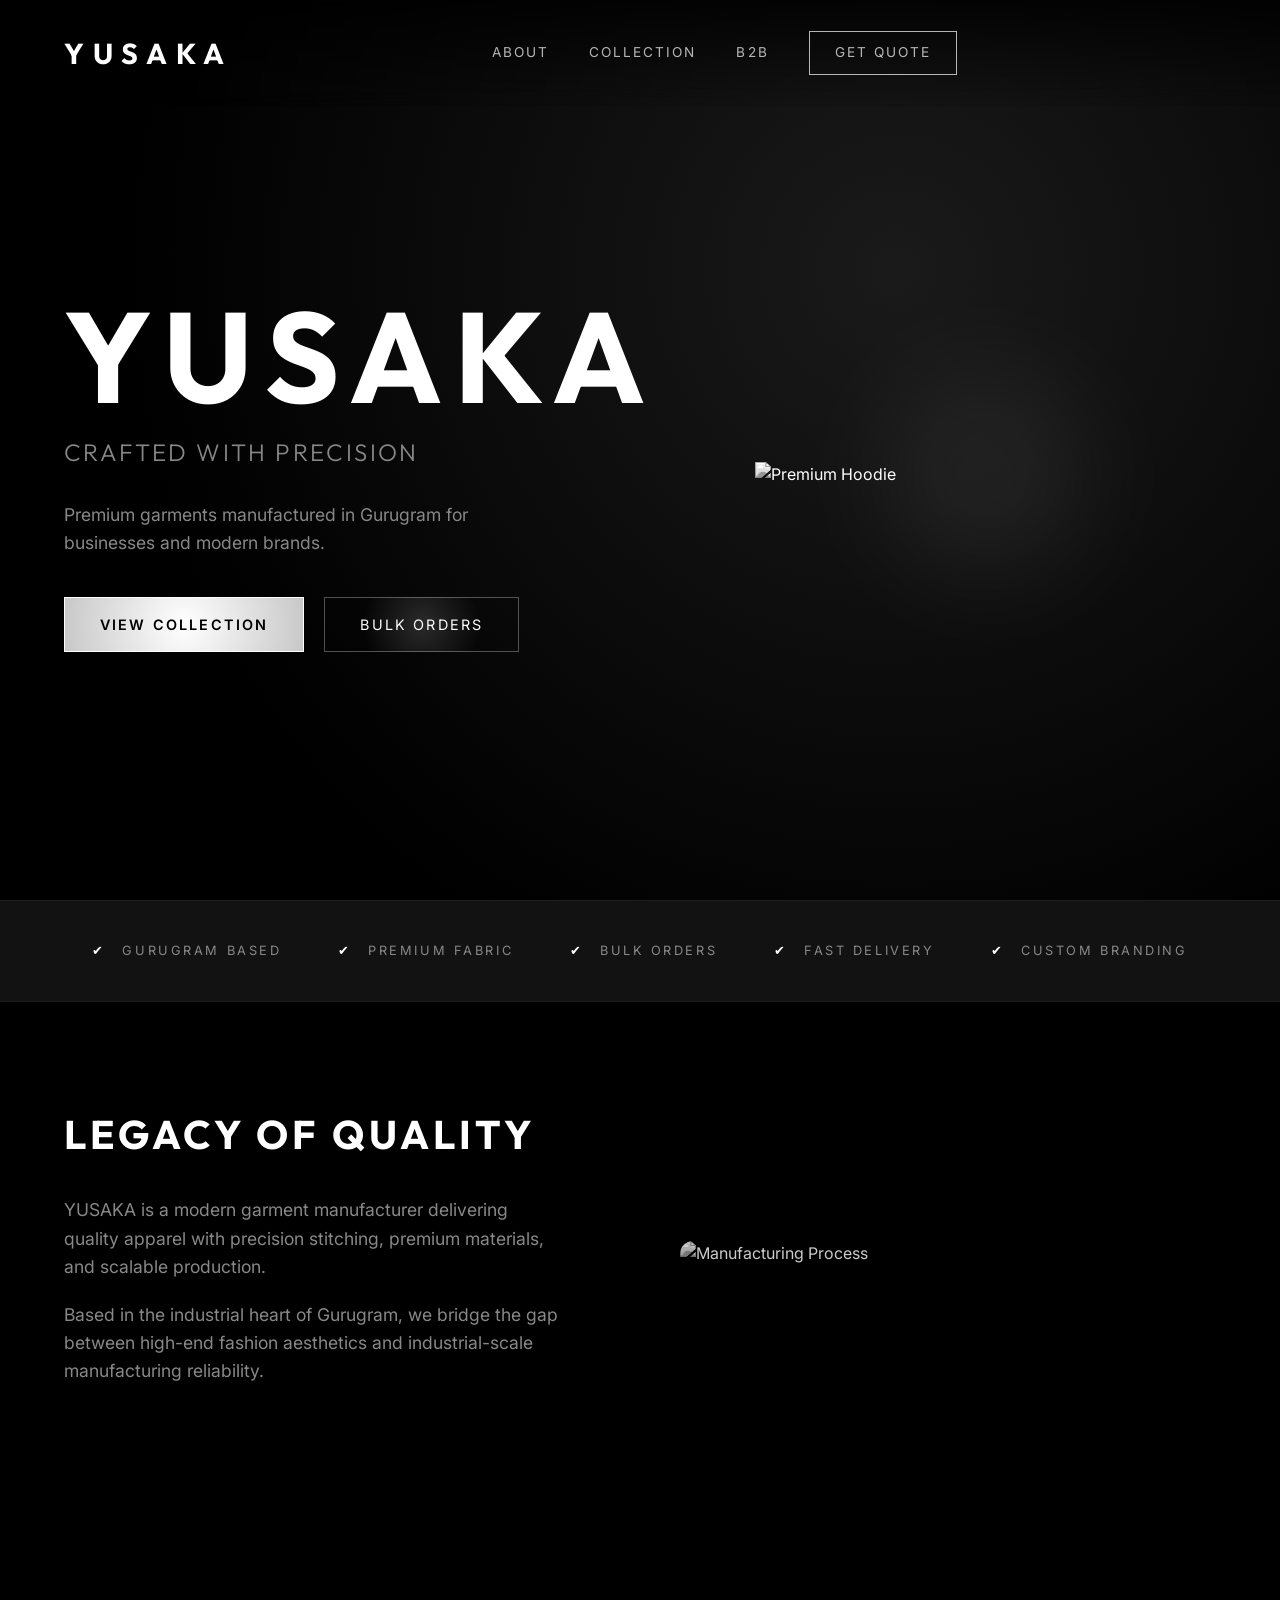
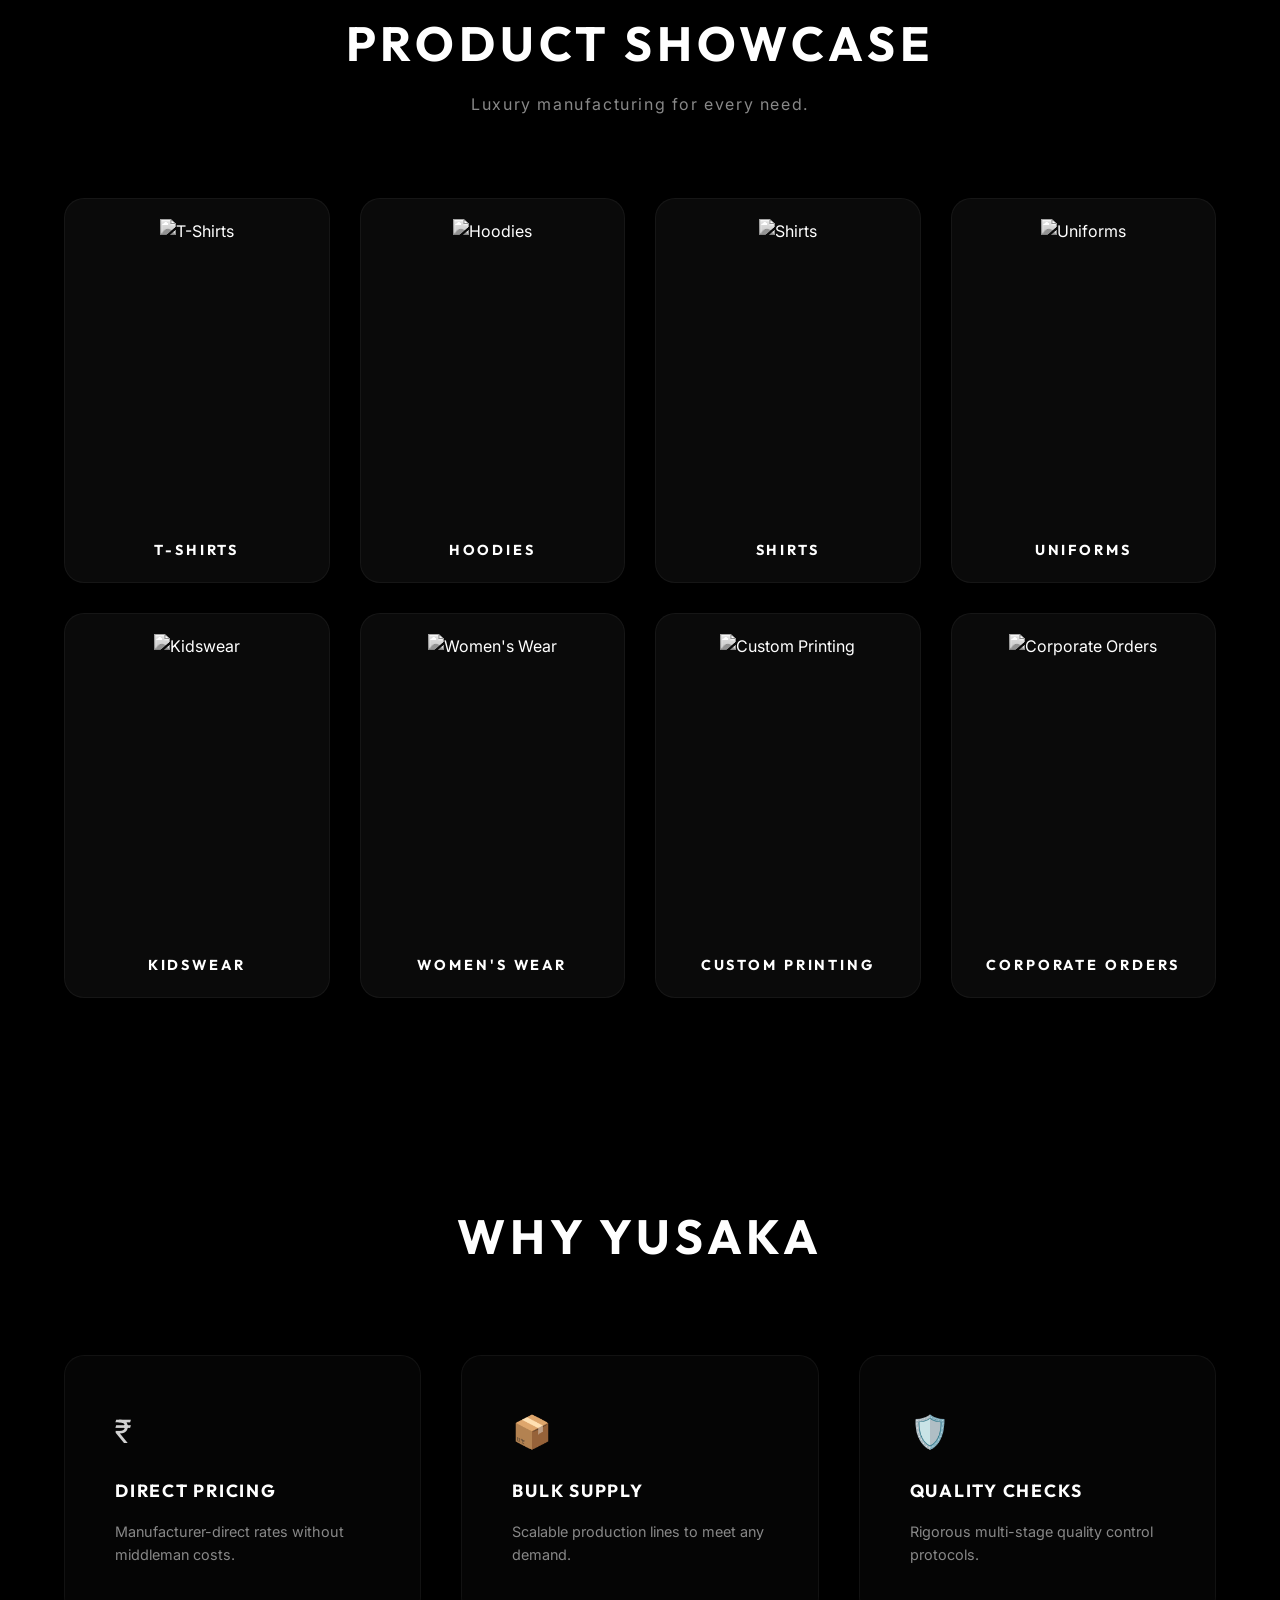
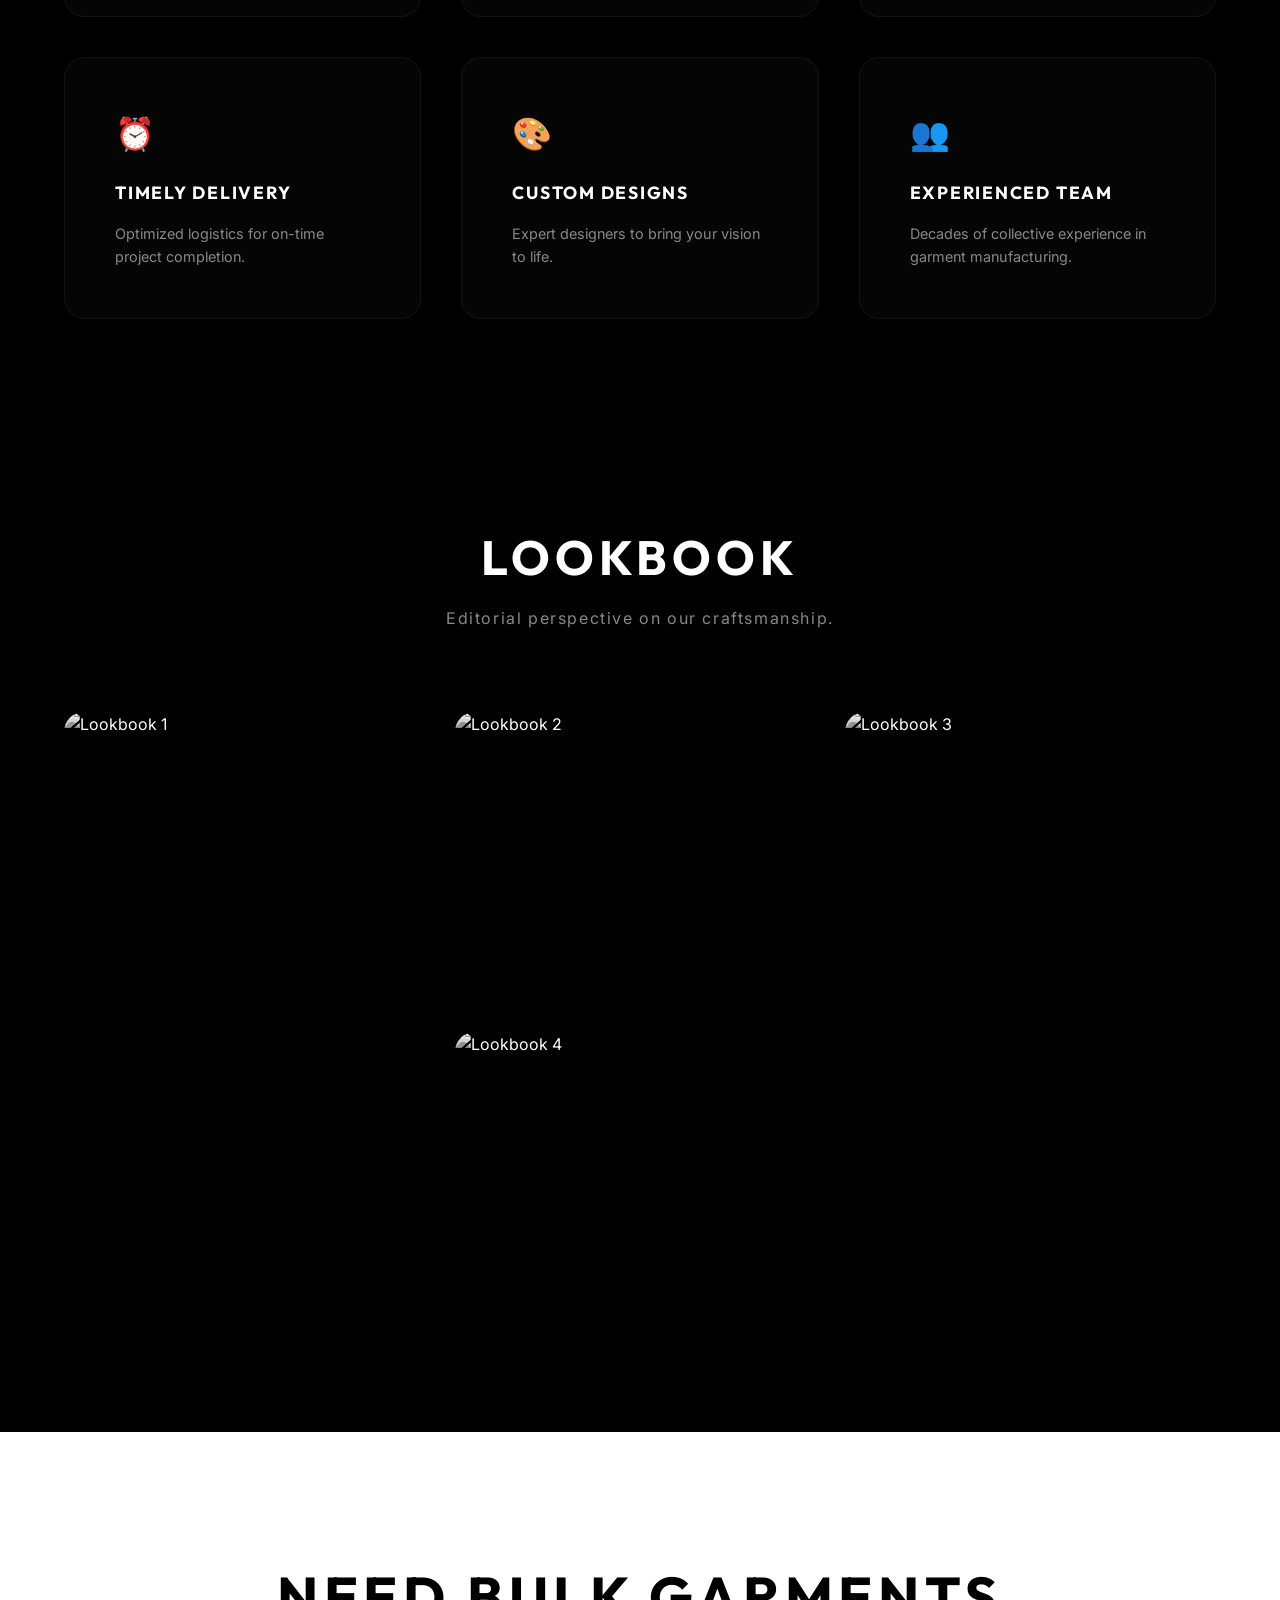
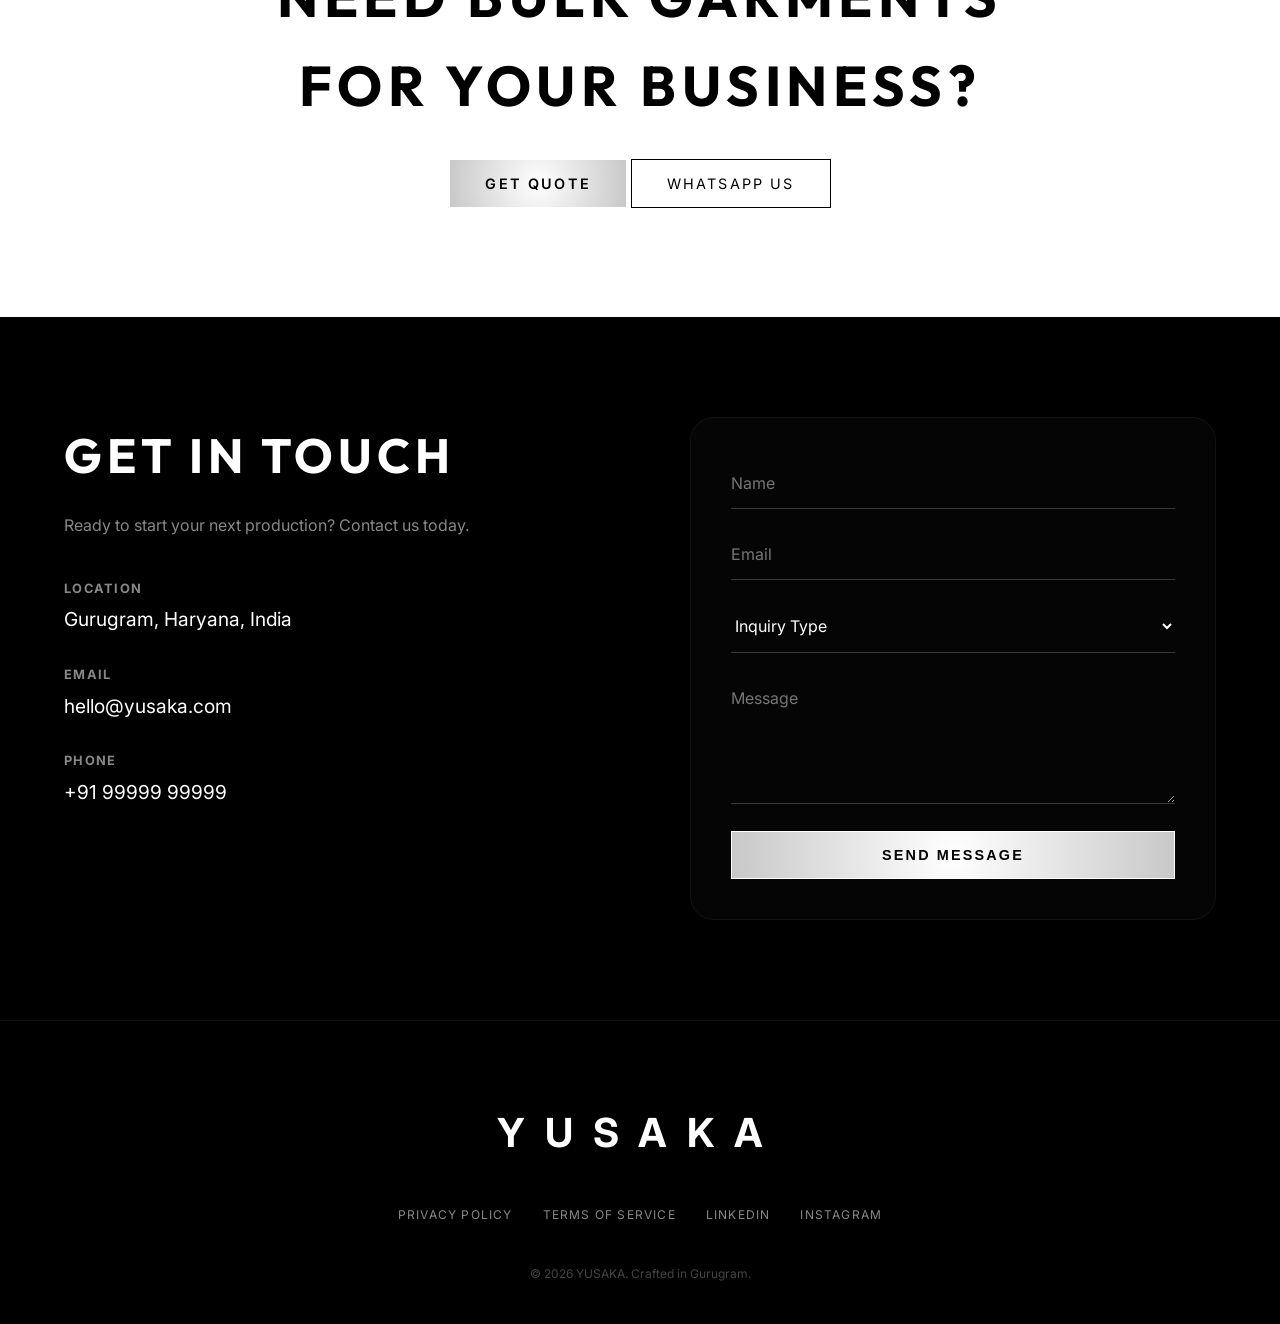
==== index.html @ 79e8383c "Add files via upload" ====
<!DOCTYPE html>
<html lang="en">

<head>
    <meta charset="UTF-8">
    <meta name="viewport" content="width=device-width, initial-scale=1.0">
    <title>YUSAKA | Premium Garment Manufacturing & Fashion</title>
    <meta name="description"
        content="YUSAKA - Premium garment manufacturer in Gurugram, India. Delivering quality apparel with precision stitching and scalable production for modern brands.">

    <!-- Fonts -->
    <link rel="preconnect" href="https://fonts.googleapis.com">
    <link rel="preconnect" href="https://fonts.gstatic.com" crossorigin>
    <link
        href="https://fonts.googleapis.com/css2?family=Inter:wght@300;400;500;600&family=Outfit:wght@300;400;500;600;700&display=swap"
        rel="stylesheet">

    <!-- Styles -->
    <link rel="stylesheet" href="style.css">
    <link rel="icon" type="png" href="Logo/yusaka_logo.png">
</head>

<body>
    <div id="scrollProgress"></div>
    <canvas id="particleCanvas"></canvas>
    <canvas id="cursorCanvas"></canvas>
    <!-- Navigation -->
    <nav class="nav-container">
        <div class="logo">YUSAKA</div>
        <div class="nav-links">
            <a href="#about">About</a>
            <a href="#products">Collection</a>
            <a href="#services">B2B</a>
            <a href="#contact" class="btn-outline">Get Quote</a>
        </div>
        <div class="mobile-menu-btn">
            <span></span>
            <span></span>
        </div>
    </nav>

    <main>
        <!-- Hero Section -->
        <section id="hero" class="hero-section">
            <div class="hero-content">
                <h1 class="reveal-text">YUSAKA</h1>
                <h2 class="reveal-text-sub">Crafted with Precision</h2>
                <p class="fade-in">Premium garments manufactured in Gurugram for businesses and modern brands.</p>
                <div class="hero-btns fade-in">
                    <a href="#products" class="btn-primary">View Collection</a>
                    <a href="#contact" class="btn-secondary">Bulk Orders</a>
                </div>
            </div>
            <div class="hero-visual">
                <div class="spotlight"></div>
                <!-- This will be a high-quality placeholder for the 3D hoodie -->
                <img src="https://images.unsplash.com/photo-1556821840-3a63f95609a7?q=80&w=1974&auto=format&fit=crop"
                    alt="Premium Hoodie" class="floating-model">
            </div>
        </section>

        <!-- Trust Bar -->
        <section class="trust-bar">
            <div class="trust-item"><span>✔</span> Gurugram Based</div>
            <div class="trust-item"><span>✔</span> Premium Fabric</div>
            <div class="trust-item"><span>✔</span> Bulk Orders</div>
            <div class="trust-item"><span>✔</span> Fast Delivery</div>
            <div class="trust-item"><span>✔</span> Custom Branding</div>
        </section>

        <!-- About Section -->
        <section id="about" class="about-section">
            <div class="about-grid">
                <div class="about-text scroll-reveal">
                    <h3>Legacy of Quality</h3>
                    <p>YUSAKA is a modern garment manufacturer delivering quality apparel with precision stitching,
                        premium materials, and scalable production.</p>
                    <p>Based in the industrial heart of Gurugram, we bridge the gap between high-end fashion aesthetics
                        and industrial-scale manufacturing reliability.</p>
                </div>
                <div class="about-visual scroll-reveal">
                    <img src="https://images.unsplash.com/photo-1558770147-d2a384e1ad85?q=80&w=2070&auto=format&fit=crop"
                        alt="Manufacturing Process">
                </div>
            </div>
        </section>

        <!-- Product Showcase -->
        <section id="products" class="product-section">
            <div class="section-header scroll-reveal">
                <h2>Product Showcase</h2>
                <p>Luxury manufacturing for every need.</p>
            </div>
            <div class="product-grid">
                <div class="product-card scroll-reveal">
                    <div class="product-img">
                        <img src="https://images.unsplash.com/photo-1521572163474-6864f9cf17ab?q=80&w=2080&auto=format&fit=crop"
                            alt="T-Shirts">
                    </div>
                    <h4>T-Shirts</h4>
                </div>
                <div class="product-card scroll-reveal" style="transition-delay: 0.1s;">
                    <div class="product-img">
                        <img src="https://images.unsplash.com/photo-1556821840-3a63f95609a7?q=80&w=1974&auto=format&fit=crop"
                            alt="Hoodies">
                    </div>
                    <h4>Hoodies</h4>
                </div>
                <div class="product-card scroll-reveal" style="transition-delay: 0.2s;">
                    <div class="product-img">
                        <img src="https://images.unsplash.com/photo-1598033129183-c4f50c7176c8?q=80&w=1925&auto=format&fit=crop"
                            alt="Shirts">
                    </div>
                    <h4>Shirts</h4>
                </div>
                <div class="product-card scroll-reveal" style="transition-delay: 0.3s;">
                    <div class="product-img">
                        <img src="https://images.unsplash.com/photo-1503944583220-79d8926ad5e2?q=80&w=2080&auto=format&fit=crop"
                            alt="Uniforms">
                    </div>
                    <h4>Uniforms</h4>
                </div>
                <div class="product-card scroll-reveal">
                    <div class="product-img">
                        <img src="https://images.unsplash.com/photo-1621335829175-95f437384d7c?q=80&w=1974&auto=format&fit=crop"
                            alt="Kidswear">
                    </div>
                    <h4>Kidswear</h4>
                </div>
                <div class="product-card scroll-reveal" style="transition-delay: 0.1s;">
                    <div class="product-img">
                        <img src="https://images.unsplash.com/photo-1515347623372-9458d0d4e097?q=80&w=2071&auto=format&fit=crop"
                            alt="Women's Wear">
                    </div>
                    <h4>Women's Wear</h4>
                </div>
                <div class="product-card scroll-reveal" style="transition-delay: 0.2s;">
                    <div class="product-img">
                        <img src="https://images.unsplash.com/photo-1626497741458-433f58996e9c?q=80&w=1964&auto=format&fit=crop"
                            alt="Custom Printing">
                    </div>
                    <h4>Custom Printing</h4>
                </div>
                <div class="product-card scroll-reveal" style="transition-delay: 0.3s;">
                    <div class="product-img">
                        <img src="https://images.unsplash.com/photo-1507679799987-c73779587ccf?q=80&w=2071&auto=format&fit=crop"
                            alt="Corporate Orders">
                    </div>
                    <h4>Corporate Orders</h4>
                </div>
            </div>
        </section>

        <!-- Why Choose Us -->
        <section class="why-section">
            <div class="section-header scroll-reveal">
                <h2>Why Yusaka</h2>
            </div>
            <div class="why-grid">
                <div class="why-card scroll-reveal">
                    <div class="icon">₹</div>
                    <h5>Direct Pricing</h5>
                    <p>Manufacturer-direct rates without middleman costs.</p>
                </div>
                <div class="why-card scroll-reveal">
                    <div class="icon">📦</div>
                    <h5>Bulk Supply</h5>
                    <p>Scalable production lines to meet any demand.</p>
                </div>
                <div class="why-card scroll-reveal">
                    <div class="icon">🛡️</div>
                    <h5>Quality Checks</h5>
                    <p>Rigorous multi-stage quality control protocols.</p>
                </div>
                <div class="why-card scroll-reveal">
                    <div class="icon">⏰</div>
                    <h5>Timely Delivery</h5>
                    <p>Optimized logistics for on-time project completion.</p>
                </div>
                <div class="why-card scroll-reveal">
                    <div class="icon">🎨</div>
                    <h5>Custom Designs</h5>
                    <p>Expert designers to bring your vision to life.</p>
                </div>
                <div class="why-card scroll-reveal">
                    <div class="icon">👥</div>
                    <h5>Experienced Team</h5>
                    <p>Decades of collective experience in garment manufacturing.</p>
                </div>
            </div>
        </section>

        <!-- Lookbook Section -->
        <section class="lookbook-section">
            <div class="section-header scroll-reveal">
                <h2>Lookbook</h2>
                <p>Editorial perspective on our craftsmanship.</p>
            </div>
            <div class="lookbook-gallery">
                <div class="lookbook-item large scroll-reveal">
                    <img src="https://images.unsplash.com/photo-1490481651871-ab68de25d43d?q=80&w=2070&auto=format&fit=crop"
                        alt="Lookbook 1">
                </div>
                <div class="lookbook-item scroll-reveal">
                    <img src="https://images.unsplash.com/photo-1539106609512-725e3652e361?q=80&w=1974&auto=format&fit=crop"
                        alt="Lookbook 2">
                </div>
                <div class="lookbook-item scroll-reveal">
                    <img src="https://images.unsplash.com/photo-1509631179647-0177331693ae?q=80&w=1976&auto=format&fit=crop"
                        alt="Lookbook 3">
                </div>
                <div class="lookbook-item wide scroll-reveal">
                    <img src="https://images.unsplash.com/photo-1445205170230-053b830c6050?q=80&w=2071&auto=format&fit=crop"
                        alt="Lookbook 4">
                </div>
            </div>
        </section>

        <!-- Bulk Order CTA -->
        <section class="bulk-cta">
            <div class="cta-content scroll-reveal">
                <h2>Need Bulk Garments for Your Business?</h2>
                <div class="cta-btns">
                    <a href="#contact" class="btn-primary">Get Quote</a>
                    <a href="https://wa.me/yournumber" class="btn-outline-white">WhatsApp Us</a>
                </div>
            </div>
        </section>

        <!-- Contact Section -->
        <section id="contact" class="contact-section">
            <div class="contact-grid">
                <div class="contact-info scroll-reveal">
                    <h2>Get In Touch</h2>
                    <p>Ready to start your next production? Contact us today.</p>
                    <div class="info-item">
                        <strong>Location</strong>
                        <span>Gurugram, Haryana, India</span>
                    </div>
                    <div class="info-item">
                        <strong>Email</strong>
                        <span>hello@yusaka.com</span>
                    </div>
                    <div class="info-item">
                        <strong>Phone</strong>
                        <span>+91 99999 99999</span>
                    </div>
                </div>
                <div class="contact-form scroll-reveal">
                    <form id="inquiryForm">
                        <div class="form-group">
                            <input type="text" placeholder="Name" required>
                        </div>
                        <div class="form-group">
                            <input type="email" placeholder="Email" required>
                        </div>
                        <div class="form-group">
                            <select required>
                                <option value="" disabled selected>Inquiry Type</option>
                                <option value="bulk">Bulk Order</option>
                                <option value="custom">Custom Design</option>
                                <option value="partnership">B2B Partnership</option>
                            </select>
                        </div>
                        <div class="form-group">
                            <textarea placeholder="Message" rows="5" required></textarea>
                        </div>
                        <button type="submit" class="btn-primary">Send Message</button>
                    </form>
                </div>
            </div>
        </section>
    </main>

    <!-- Footer -->
    <footer>
        <div class="footer-content">
            <div class="footer-logo">YUSAKA</div>
            <div class="footer-links">
                <a href="#">Privacy Policy</a>
                <a href="#">Terms of Service</a>
                <a href="#">LinkedIn</a>
                <a href="#">Instagram</a>
            </div>
            <p>&copy; 2026 YUSAKA. Crafted in Gurugram.</p>
        </div>
    </footer>

    <script src="main.js"></script>
</body>

</html>
---- style.css ----
:root {
    --black: #000000;
    --dark-grey: #121212;
    --grey: #888888;
    --light-grey: #e5e5e5;
    --white: #ffffff;
    --accent: #d1d1d1;
    
    --font-heading: 'Outfit', sans-serif;
    --font-body: 'Inter', sans-serif;
    
    --transition-slow: 0.8s cubic-bezier(0.2, 0, 0.2, 1);
    --transition-med: 0.4s cubic-bezier(0.2, 0, 0.2, 1);
}

/* Custom Scrollbar */
::-webkit-scrollbar {
    width: 6px;
}

::-webkit-scrollbar-track {
    background: var(--black);
}

::-webkit-scrollbar-thumb {
    background: #333;
    border-radius: 10px;
    transition: background 0.3s ease;
}

::-webkit-scrollbar-thumb:hover {
    background: var(--white);
    box-shadow: 0 0 15px rgba(255, 255, 255, 0.5);
}

* {
    margin: 0;
    padding: 0;
    box-sizing: border-box;
}

html {
    scroll-behavior: smooth;
}

body {
    background-color: var(--black);
    color: var(--white);
    font-family: var(--font-body);
    line-height: 1.6;
    overflow-x: hidden;
    -webkit-font-smoothing: antialiased;
}

#scrollProgress {
    position: fixed;
    top: 0;
    left: 0;
    width: 0%;
    height: 3px;
    background: linear-gradient(to right, var(--grey), var(--white));
    z-index: 2000;
}

#particleCanvas {
    position: fixed;
    top: 0;
    left: 0;
    width: 100%;
    height: 100%;
    z-index: -1;
    pointer-events: none;
}

#cursorCanvas {
    position: fixed;
    top: 0;
    left: 0;
    width: 100%;
    height: 100%;
    z-index: 9999;
    pointer-events: none;
}

h1, h2, h3, h4, h5, h6 {
    font-family: var(--font-heading);
    text-transform: uppercase;
    letter-spacing: 0.1em;
}

/* Layout Utilities */
section {
    padding: 100px 5%;
    position: relative;
}

.nav-container {
    position: fixed;
    top: 0;
    left: 0;
    width: 100%;
    padding: 30px 5%;
    display: flex;
    justify-content: space-between;
    align-items: center;
    z-index: 1000;
    background: linear-gradient(to bottom, rgba(0,0,0,0.8), transparent);
    backdrop-filter: blur(10px);
}

.logo {
    font-family: var(--font-heading);
    font-size: 1.8rem;
    font-weight: 700;
    letter-spacing: 0.3em;
}

.nav-links {
    display: flex;
    gap: 40px;
    align-items: center;
}

.nav-links a {
    color: var(--white);
    text-decoration: none;
    font-size: 0.85rem;
    text-transform: uppercase;
    letter-spacing: 0.15em;
    transition: var(--transition-med);
    opacity: 0.7;
}

.nav-links a:hover {
    opacity: 1;
}

.btn-outline {
    border: 1px solid var(--white);
    padding: 10px 25px;
    border-radius: 0;
}

.btn-outline:hover {
    background: var(--white);
    color: var(--black) !important;
}

/* Hero Section */
.hero-section {
    height: 100vh;
    display: flex;
    align-items: center;
    justify-content: space-between;
    padding-top: 150px;
    background: radial-gradient(circle at 70% 30%, #1a1a1a 0%, #000000 70%);
}

.hero-content {
    max-width: 600px;
}

.hero-content h1 {
    font-size: clamp(4rem, 10vw, 8rem);
    line-height: 0.9;
    margin-bottom: 20px;
}

.hero-content h2 {
    font-size: 1.5rem;
    font-weight: 300;
    color: var(--grey);
    margin-bottom: 30px;
}

.hero-content p {
    font-size: 1.1rem;
    color: var(--grey);
    margin-bottom: 40px;
    max-width: 450px;
}

.hero-btns {
    display: flex;
    gap: 20px;
}

.btn-primary {
    background: radial-gradient(circle at var(--x, 50%) var(--y, 50%), rgba(255,255,255,1) 0%, rgba(200,200,200,1) 100%);
    color: var(--black);
    padding: 15px 35px;
    text-decoration: none;
    text-transform: uppercase;
    letter-spacing: 0.15em;
    font-size: 0.9rem;
    font-weight: 600;
    transition: background 0.1s ease, color 0.4s ease;
    border: 1px solid var(--white);
    position: relative;
    overflow: hidden;
}

.btn-primary:hover {
    color: var(--black);
}

.btn-secondary {
    background: radial-gradient(circle at var(--x, 50%) var(--y, 50%), rgba(255,255,255,0.15) 0%, transparent 60%);
    border: 1px solid rgba(255,255,255,0.3);
    color: var(--white);
    padding: 15px 35px;
    text-decoration: none;
    text-transform: uppercase;
    letter-spacing: 0.15em;
    font-size: 0.9rem;
    transition: border-color 0.4s ease;
}

.btn-secondary:hover {
    border-color: var(--white);
}

.hero-visual {
    position: relative;
    width: 40%;
    height: 100%;
    display: flex;
    align-items: center;
    justify-content: center;
    perspective: 1000px;
}

.spotlight {
    position: absolute;
    top: 50%;
    left: 50%;
    transform: translate(-50%, -50%);
    width: 300px;
    height: 300px;
    background: radial-gradient(circle, rgba(255,255,255,0.1) 0%, transparent 70%);
    filter: blur(50px);
}

.floating-model {
    width: 100%;
    max-width: 500px;
    filter: grayscale(100%) contrast(1.1);
    animation: float 6s ease-in-out infinite;
}

@keyframes float {
    0%, 100% { transform: translateY(0) rotate(0deg); }
    50% { transform: translateY(-20px) rotate(2deg); }
}

/* Trust Bar */
.trust-bar {
    background: var(--dark-grey);
    display: flex;
    justify-content: space-around;
    padding: 40px 5%;
    border-top: 1px solid rgba(255,255,255,0.05);
    border-bottom: 1px solid rgba(255,255,255,0.05);
}

.trust-item {
    font-size: 0.8rem;
    text-transform: uppercase;
    letter-spacing: 0.2em;
    color: var(--grey);
}

.trust-item span {
    color: var(--white);
    margin-right: 10px;
}

/* About Section */
.about-grid {
    display: grid;
    grid-template-columns: 1fr 1fr;
    gap: 80px;
    align-items: center;
}

.about-text h3 {
    font-size: 2.5rem;
    margin-bottom: 30px;
}

.about-text p {
    font-size: 1.1rem;
    color: var(--grey);
    margin-bottom: 20px;
    max-width: 500px;
}

.about-visual img {
    width: 100%;
    height: 600px;
    object-fit: cover;
    filter: grayscale(100%);
    opacity: 0.8;
    border-radius: 24px;
}

/* Product Showcase */
.section-header {
    text-align: center;
    margin-bottom: 80px;
}

.section-header h2 {
    font-size: 3rem;
    margin-bottom: 10px;
    animation: floatTitle 4s ease-in-out infinite;
    transform-style: preserve-3d;
}

@keyframes floatTitle {
    0%, 100% { transform: translateZ(20px) translateY(0); }
    50% { transform: translateZ(40px) translateY(-10px); }
}

.section-header p {
    color: var(--grey);
    letter-spacing: 0.1em;
}

.product-grid {
    display: grid;
    grid-template-columns: repeat(4, 1fr);
    gap: 30px;
    perspective: 1000px;
}

.product-card {
    background: rgba(18, 18, 18, 0.6);
    backdrop-filter: blur(15px);
    -webkit-backdrop-filter: blur(15px);
    padding: 20px;
    text-align: center;
    transition: transform 0.1s ease-out, background 0.4s ease;
    cursor: pointer;
    border-radius: 20px;
    border: 1px solid rgba(255, 255, 255, 0.05);
    transform-style: preserve-3d;
}

.product-card:hover {
    background: rgba(30, 30, 30, 0.8);
    border-color: rgba(255, 255, 255, 0.2);
}

.product-img {
    height: 300px;
    margin-bottom: 20px;
    overflow: hidden;
    border-radius: 12px;
}

.product-img img {
    width: 100%;
    height: 100%;
    object-fit: cover;
    filter: grayscale(100%);
    transition: var(--transition-slow);
}

.product-card:hover .product-img img {
    transform: scale(1.1);
}

.product-card h4 {
    font-size: 0.9rem;
    letter-spacing: 0.2em;
    transform: translateZ(30px);
}

/* Why Choose Us */
.why-grid {
    display: grid;
    grid-template-columns: repeat(3, 1fr);
    gap: 40px;
    perspective: 1000px;
}

.why-card {
    background: rgba(255, 255, 255, 0.02);
    backdrop-filter: blur(10px);
    -webkit-backdrop-filter: blur(10px);
    border: 1px solid rgba(255, 255, 255, 0.05);
    padding: 50px;
    transition: transform 0.1s ease-out, background 0.4s ease;
    border-radius: 20px;
    transform-style: preserve-3d;
}

.why-card:hover {
    background: rgba(255, 255, 255, 0.05);
    border-color: rgba(255, 255, 255, 0.2);
}

.why-card .icon {
    font-size: 2rem;
    margin-bottom: 20px;
    color: var(--accent);
}

.why-card h5 {
    margin-bottom: 15px;
    font-size: 1.1rem;
    transform: translateZ(20px);
}

.why-card p {
    color: var(--grey);
    font-size: 0.9rem;
}

/* Lookbook */
.lookbook-gallery {
    display: grid;
    grid-template-columns: repeat(3, 1fr);
    grid-auto-rows: 300px;
    gap: 20px;
}

.lookbook-item {
    overflow: hidden;
    border-radius: 20px;
}

.lookbook-item img {
    width: 100%;
    height: 100%;
    object-fit: cover;
    filter: grayscale(100%);
    transition: var(--transition-slow);
}

.lookbook-item:hover img {
    transform: scale(1.05);
    filter: grayscale(0%);
}

.lookbook-item.large {
    grid-row: span 2;
}

.lookbook-item.wide {
    grid-column: span 2;
}

/* Bulk CTA */
.bulk-cta {
    background: var(--white);
    color: var(--black);
    text-align: center;
    padding: 120px 5%;
}

.bulk-cta h2 {
    font-size: 3.5rem;
    margin-bottom: 40px;
    max-width: 800px;
    margin-left: auto;
    margin-right: auto;
}

.btn-outline-white {
    border: 1px solid var(--black);
    color: var(--black);
    padding: 15px 35px;
    text-decoration: none;
    text-transform: uppercase;
    letter-spacing: 0.15em;
    font-size: 0.9rem;
    transition: var(--transition-med);
}

.btn-outline-white:hover {
    background: var(--black);
    color: var(--white);
}

/* Contact Section */
.contact-grid {
    display: grid;
    grid-template-columns: 1fr 1fr;
    gap: 100px;
}

.contact-info h2 {
    font-size: 3rem;
    margin-bottom: 20px;
}

.contact-info > p {
    color: var(--grey);
    margin-bottom: 40px;
}

.info-item {
    margin-bottom: 30px;
}

.info-item strong {
    display: block;
    text-transform: uppercase;
    letter-spacing: 0.1em;
    font-size: 0.8rem;
    color: var(--grey);
    margin-bottom: 5px;
}

.info-item span {
    font-size: 1.2rem;
}

.contact-form {
    background: rgba(255, 255, 255, 0.02);
    backdrop-filter: blur(15px);
    -webkit-backdrop-filter: blur(15px);
    padding: 40px;
    border-radius: 24px;
    border: 1px solid rgba(255, 255, 255, 0.05);
}

.contact-form form {
    display: flex;
    flex-direction: column;
    gap: 20px;
}

.form-group input, 
.form-group select, 
.form-group textarea {
    width: 100%;
    background: transparent;
    border: none;
    border-bottom: 1px solid rgba(255,255,255,0.2);
    padding: 15px 0;
    color: var(--white);
    font-family: var(--font-body);
    font-size: 1rem;
    outline: none;
    transition: var(--transition-med);
}

.form-group input:focus, 
.form-group select:focus, 
.form-group textarea:focus {
    border-color: var(--white);
}

.form-group select option {
    background: var(--black);
}

/* Footer */
footer {
    padding: 80px 5% 40px;
    border-top: 1px solid rgba(255,255,255,0.05);
}

.footer-content {
    display: flex;
    flex-direction: column;
    align-items: center;
    gap: 40px;
}

.footer-logo {
    font-size: 2.5rem;
    font-weight: 700;
    letter-spacing: 0.5em;
}

.footer-links {
    display: flex;
    gap: 30px;
}

.footer-links a {
    color: var(--grey);
    text-decoration: none;
    text-transform: uppercase;
    font-size: 0.75rem;
    letter-spacing: 0.1em;
    transition: var(--transition-med);
}

.footer-links a:hover {
    color: var(--white);
}

footer p {
    font-size: 0.75rem;
    color: #444;
}

/* Animations */
.scroll-reveal {
    opacity: 0;
    transform: translateY(30px);
    transition: opacity 1.2s ease, transform 1.2s ease;
}

.scroll-reveal.active {
    opacity: 1;
    transform: translateY(0);
}

.fade-in {
    opacity: 0;
    animation: fadeIn 1.5s forwards 0.5s;
}

@keyframes fadeIn {
    to { opacity: 1; }
}

.reveal-text {
    clip-path: polygon(0 0, 100% 0, 100% 0, 0 0);
    animation: revealText 1.2s forwards 0.2s cubic-bezier(0.77, 0, 0.175, 1);
}

.reveal-text-sub {
    clip-path: polygon(0 0, 100% 0, 100% 0, 0 0);
    animation: revealText 1.2s forwards 0.4s cubic-bezier(0.77, 0, 0.175, 1);
}

@keyframes revealText {
    to { clip-path: polygon(0 0, 100% 0, 100% 100%, 0 100%); }
}

/* Back to Top */
.back-to-top {
    position: fixed;
    bottom: 40px;
    right: 40px;
    width: 50px;
    height: 50px;
    background: var(--white);
    color: var(--black);
    display: flex;
    align-items: center;
    justify-content: center;
    text-decoration: none;
    font-size: 1.5rem;
    z-index: 999;
    opacity: 0;
    visibility: hidden;
    transition: var(--transition-med);
}

.back-to-top.show {
    opacity: 1;
    visibility: visible;
}

/* Mobile Responsive */
@media (max-width: 1024px) {
    .product-grid {
        grid-template-columns: repeat(2, 1fr);
    }
    .why-grid {
        grid-template-columns: repeat(2, 1fr);
    }
}

@media (max-width: 768px) {
    .nav-links {
        display: none;
    }
    
    .hero-section {
        flex-direction: column;
        text-align: center;
        padding-top: 120px;
    }
    
    .hero-visual {
        width: 100%;
        height: 300px;
        margin-top: 50px;
    }
    
    .about-grid, .contact-grid {
        grid-template-columns: 1fr;
        gap: 50px;
    }
    
    .trust-bar {
        flex-wrap: wrap;
        gap: 20px;
    }
    
    .bulk-cta h2 {
        font-size: 2.2rem;
    }
    
    .lookbook-gallery {
        grid-template-columns: 1fr;
        grid-auto-rows: auto;
    }
    
    .lookbook-item.large, .lookbook-item.wide {
        grid-row: auto;
        grid-column: auto;
    }
}
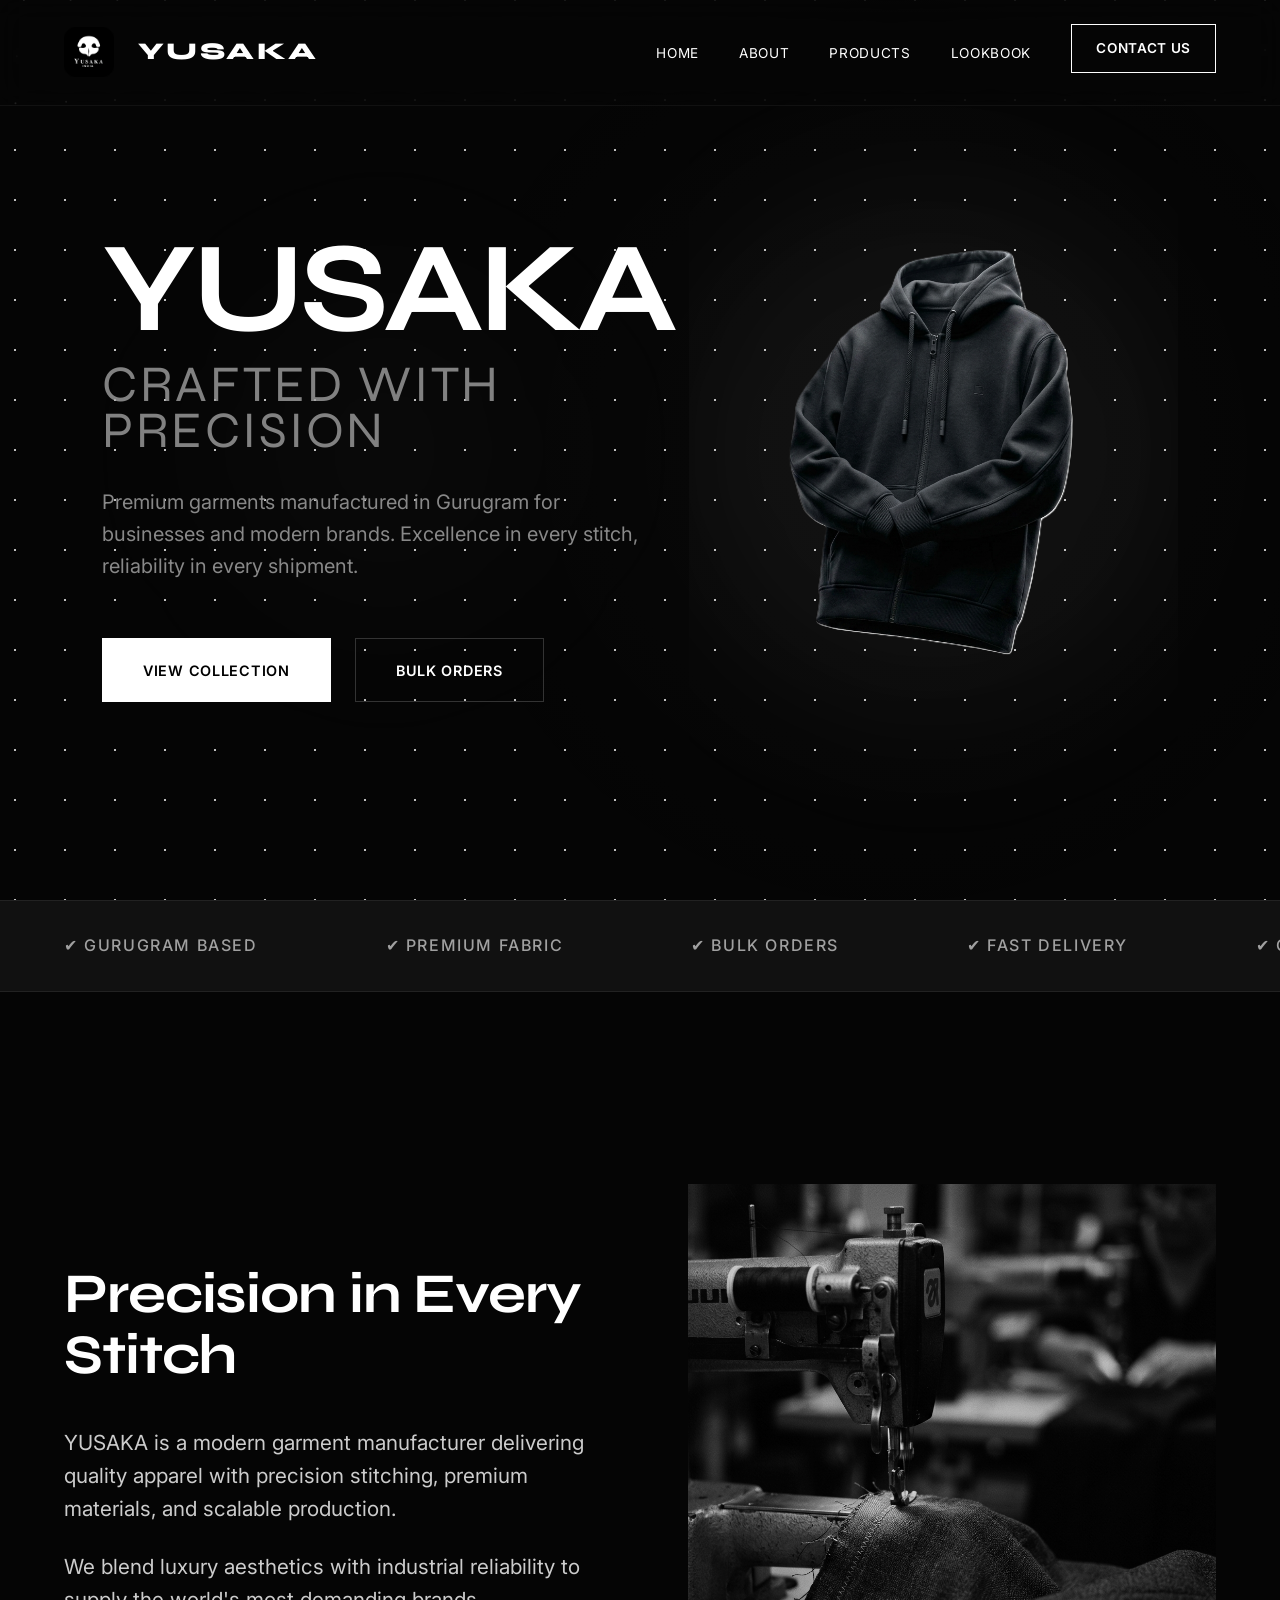
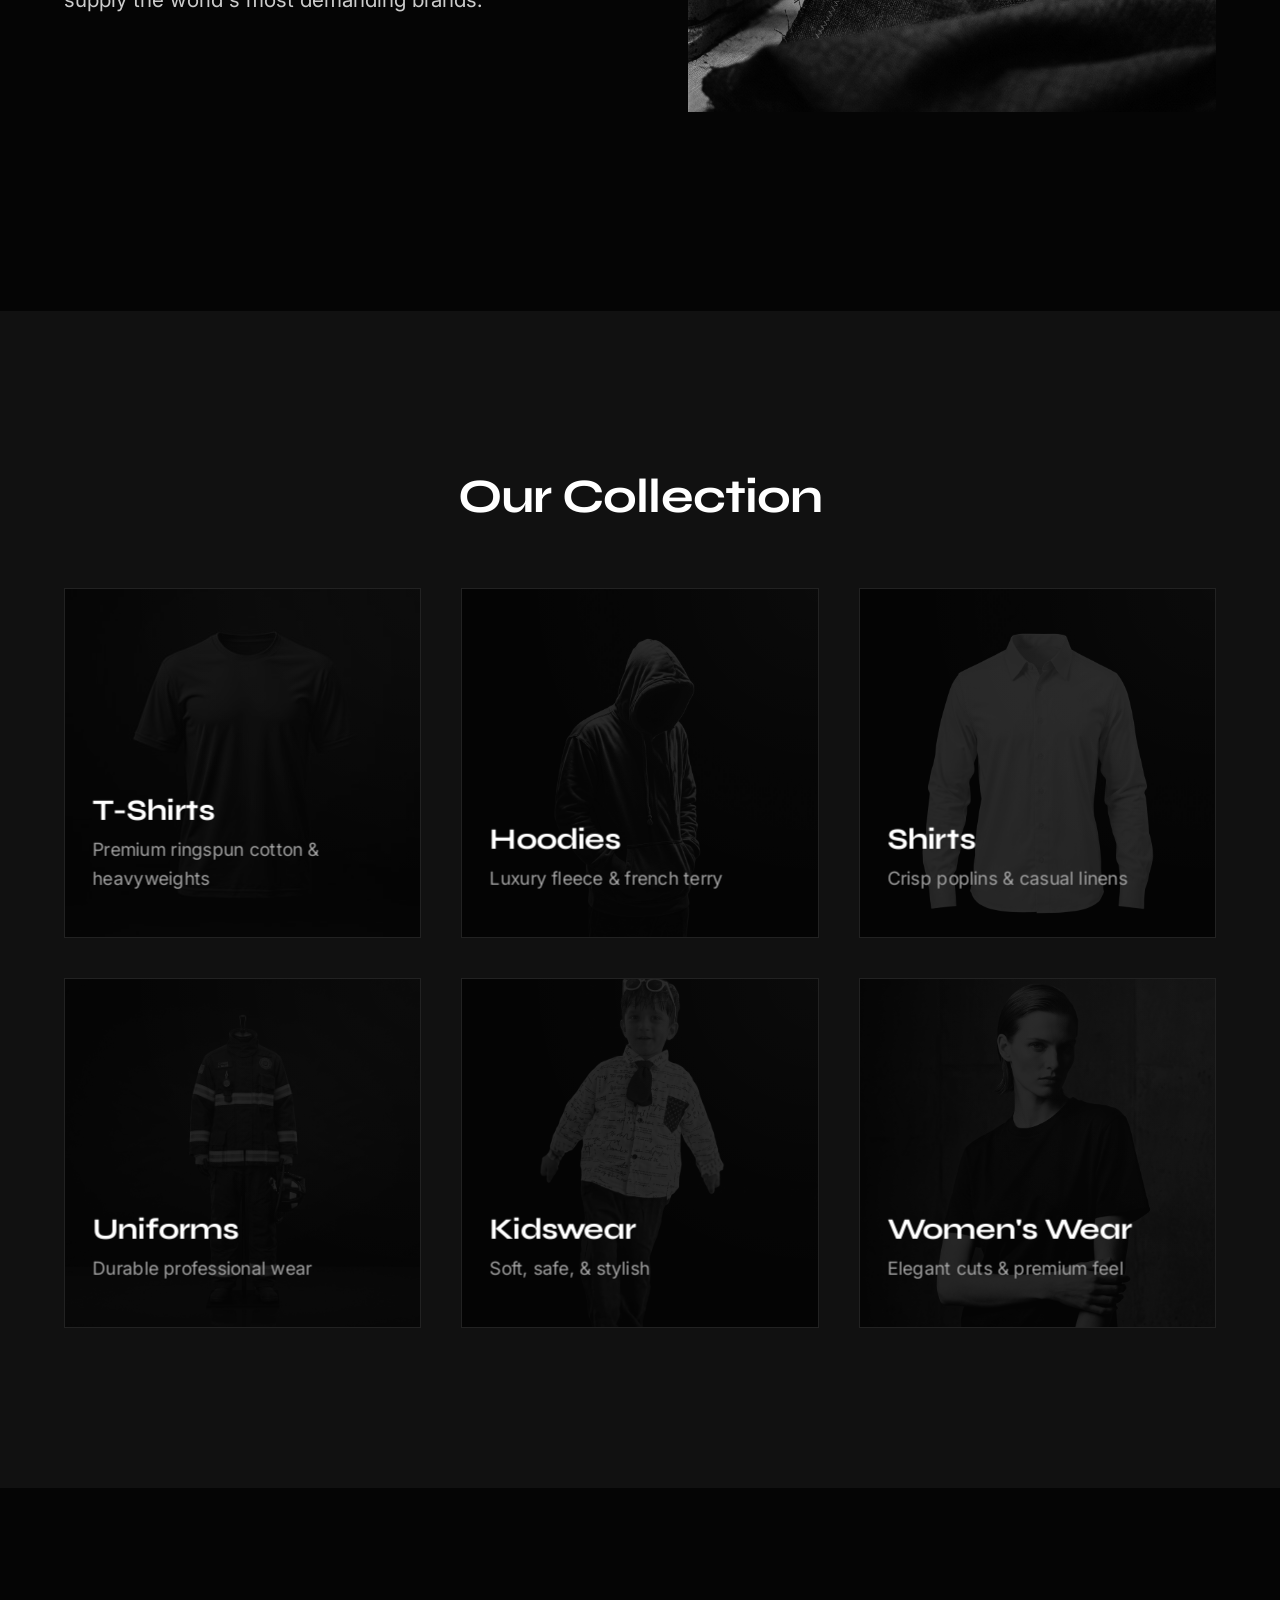
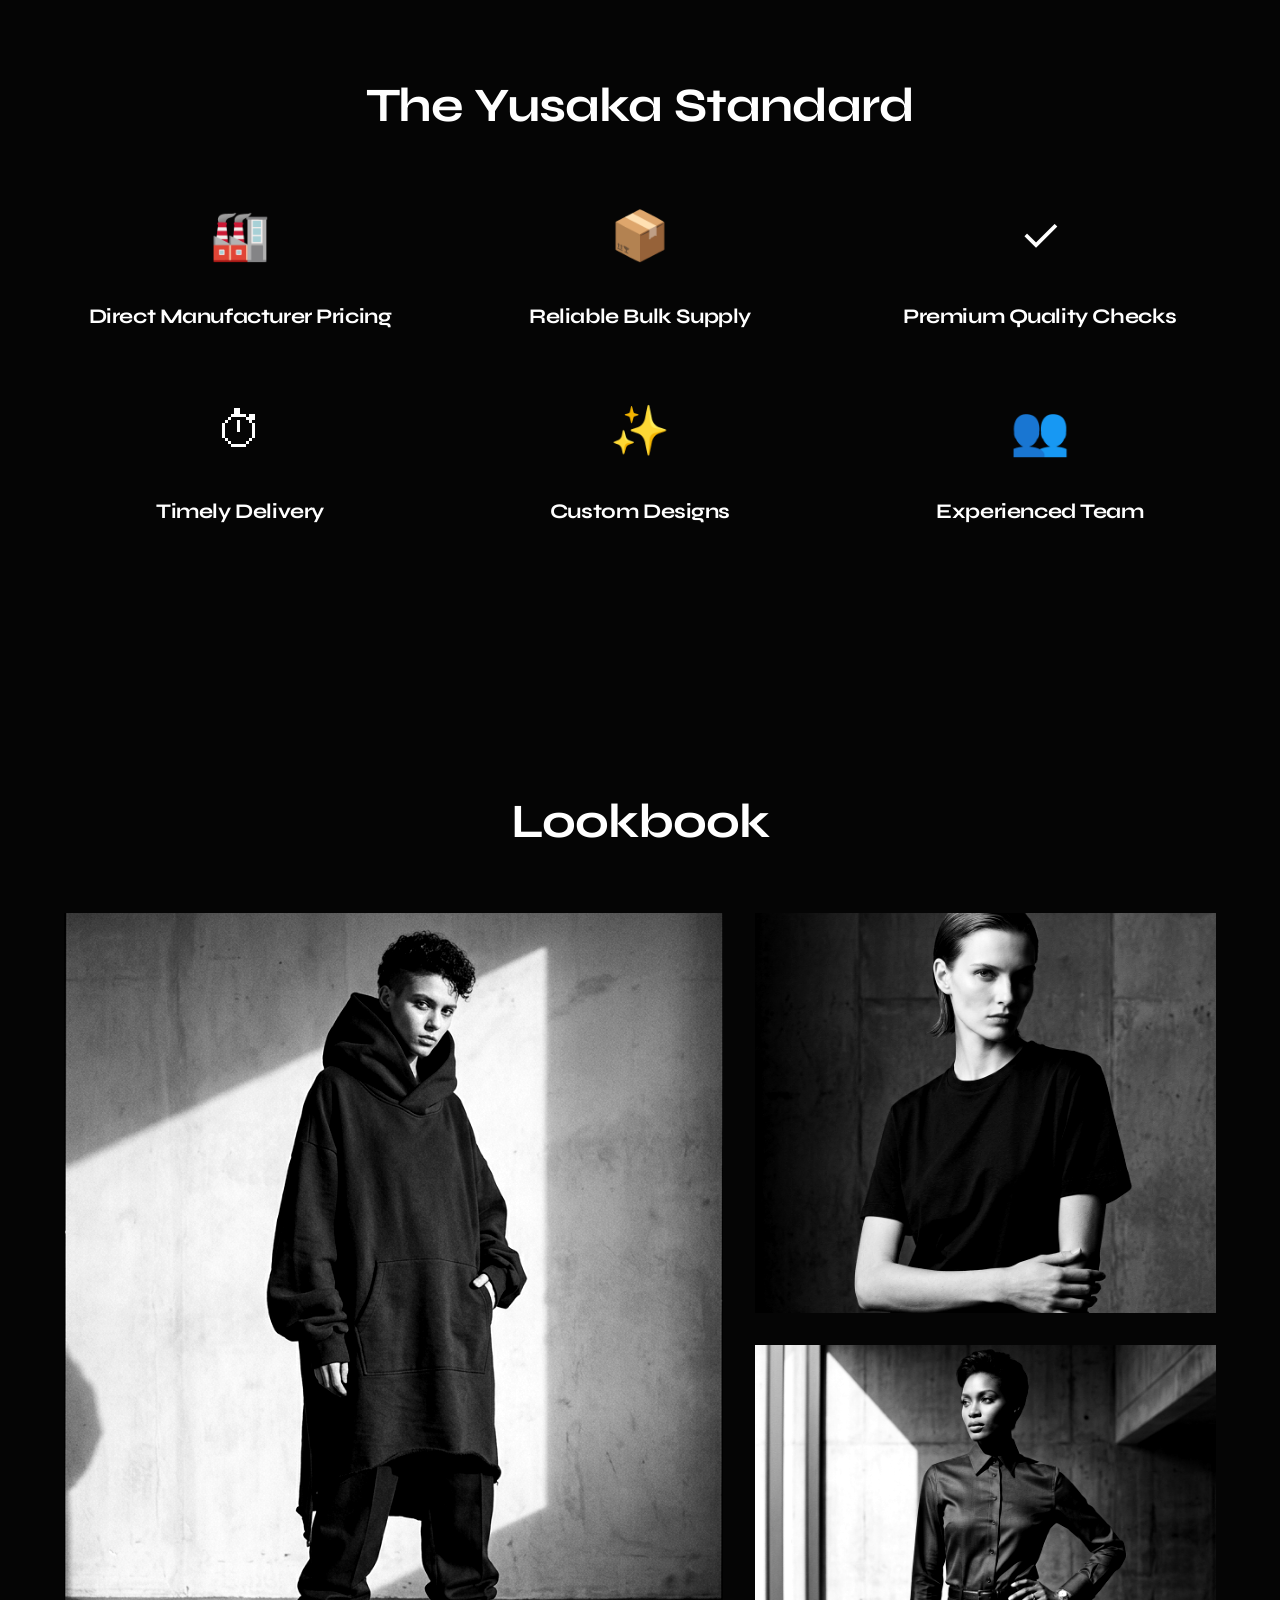
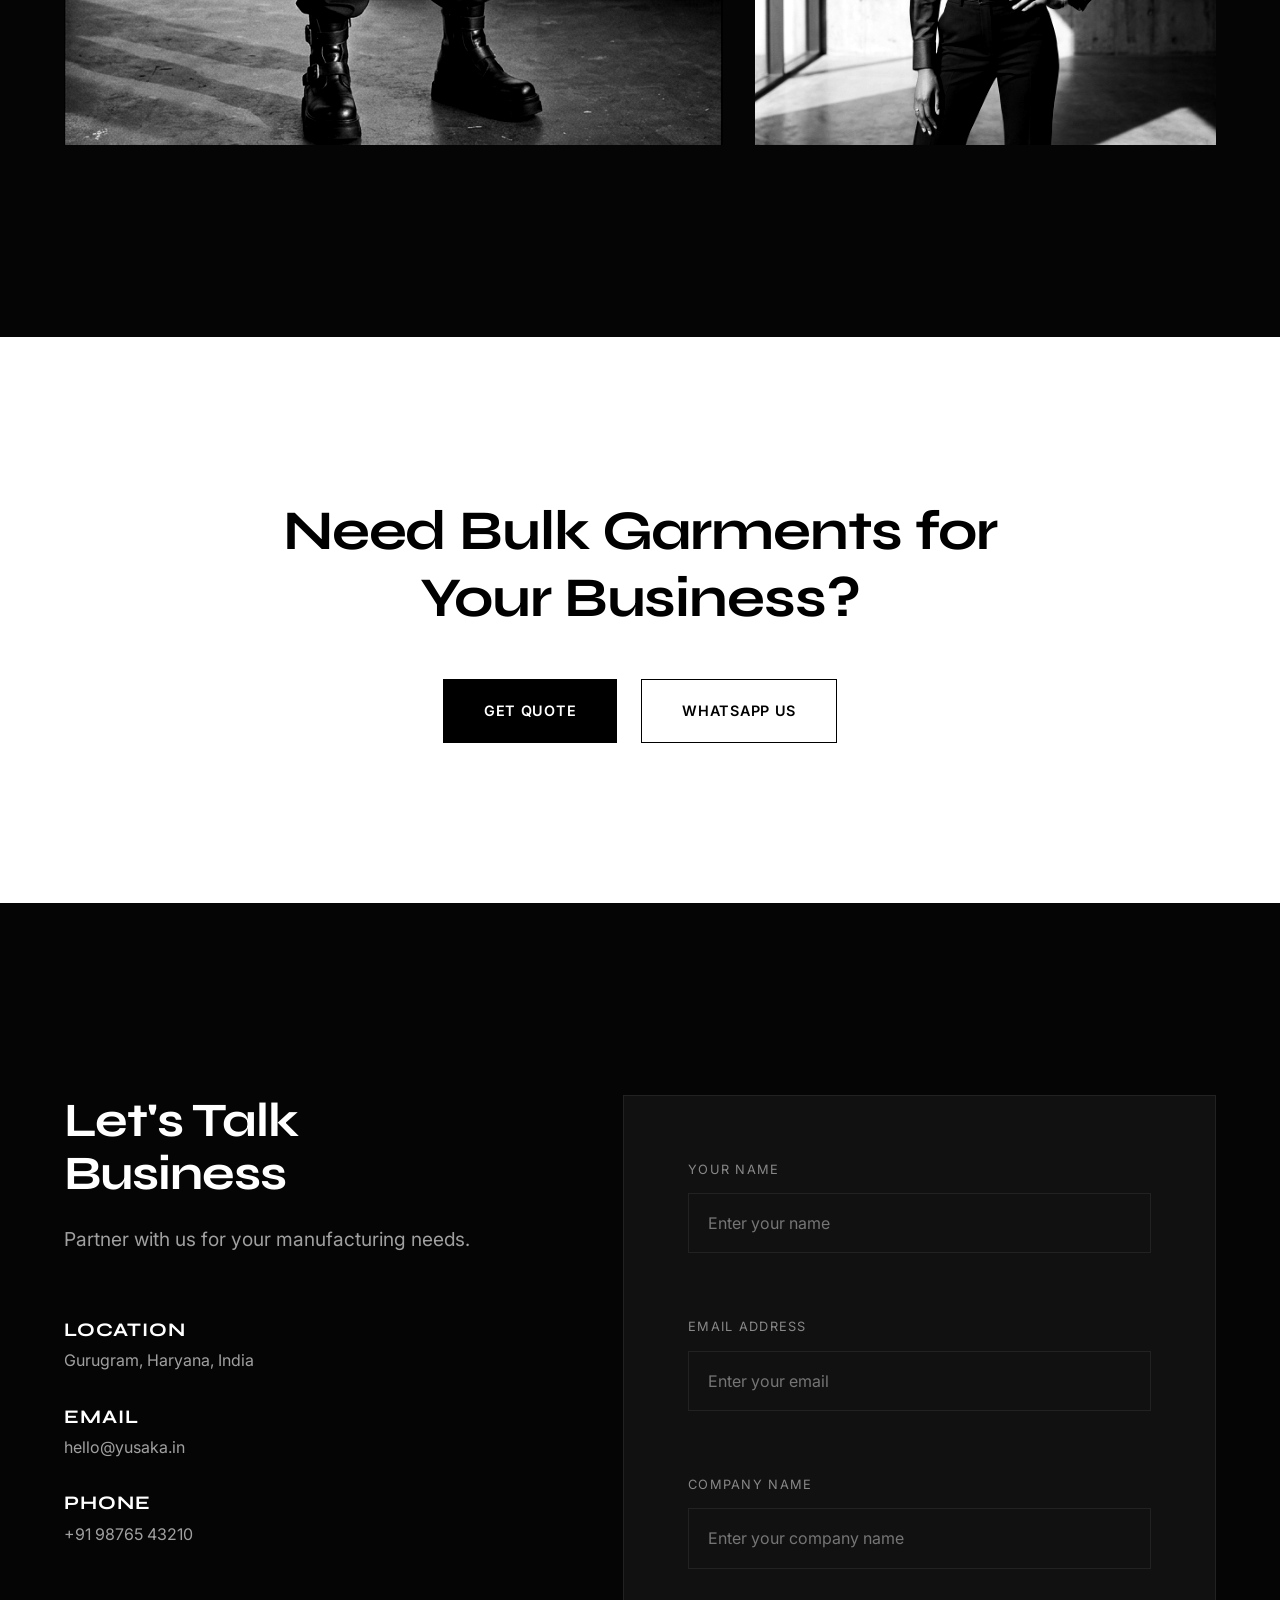
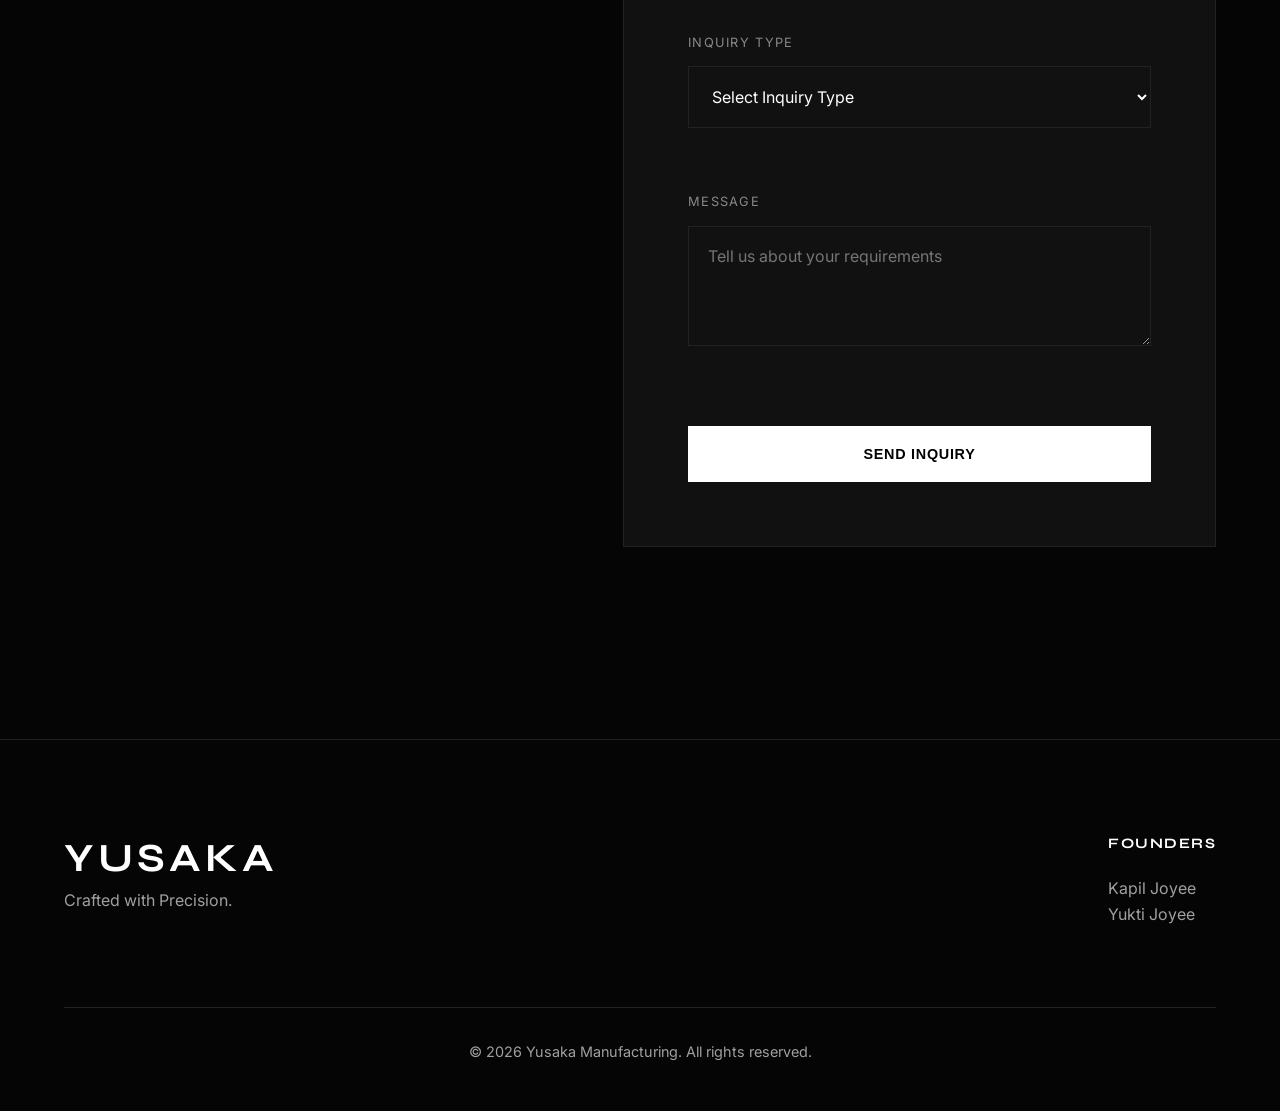
==== commit 673759bd: "Add files via upload" ====
--- a/index.html
+++ b/index.html
@@ -4,288 +4,274 @@
 <head>
     <meta charset="UTF-8">
     <meta name="viewport" content="width=device-width, initial-scale=1.0">
-    <title>YUSAKA | Premium Garment Manufacturing & Fashion</title>
+    <title>YUSAKA | Premium Garment Manufacturer</title>
     <meta name="description"
-        content="YUSAKA - Premium garment manufacturer in Gurugram, India. Delivering quality apparel with precision stitching and scalable production for modern brands.">
-
-    <!-- Fonts -->
+        content="YUSAKA - Premium garments manufactured in Gurugram for businesses and modern brands. High-end fashion manufacturing, custom branding, and bulk orders.">
     <link rel="preconnect" href="https://fonts.googleapis.com">
     <link rel="preconnect" href="https://fonts.gstatic.com" crossorigin>
     <link
-        href="https://fonts.googleapis.com/css2?family=Inter:wght@300;400;500;600&family=Outfit:wght@300;400;500;600;700&display=swap"
+        href="https://fonts.googleapis.com/css2?family=Inter:wght@300;400;500;600&family=Syne:wght@600;700;800&display=swap"
         rel="stylesheet">
-
-    <!-- Styles -->
     <link rel="stylesheet" href="style.css">
-    <link rel="icon" type="png" href="Logo/yusaka_logo.png">
+    <link rel="icon" type="image/png" href="Logo/yusaka_logo.png">
 </head>
 
 <body>
-    <div id="scrollProgress"></div>
-    <canvas id="particleCanvas"></canvas>
-    <canvas id="cursorCanvas"></canvas>
-    <!-- Navigation -->
-    <nav class="nav-container">
-        <div class="logo">YUSAKA</div>
-        <div class="nav-links">
-            <a href="#about">About</a>
-            <a href="#products">Collection</a>
-            <a href="#services">B2B</a>
-            <a href="#contact" class="btn-outline">Get Quote</a>
-        </div>
-        <div class="mobile-menu-btn">
+    <nav class="navbar">
+        <div class="navbar-left">
+            <div class="navbar-logo">
+                <a href="index.html">
+                    <img src="Logo/yusaka_logo.png" alt="Yusaka Logo" style="width:50px" height="50px" padding="0px">
+                </a>
+            </div>
+            <div class="logo">YUSAKA</div>
+        </div>
+        <ul class="nav-links">
+            <li><a href="index.html">Home</a></li>
+            <li><a href="about.html">About</a></li>
+            <li><a href="products.html">Products</a></li>
+            <li><a href="lookbook.html">Lookbook</a></li>
+            <li><a href="contact.html" class="btn-outline">Contact Us</a></li>
+        </ul>
+        <div class="hamburger">
             <span></span>
             <span></span>
+            <span></span>
         </div>
     </nav>
 
-    <main>
-        <!-- Hero Section -->
-        <section id="hero" class="hero-section">
-            <div class="hero-content">
-                <h1 class="reveal-text">YUSAKA</h1>
-                <h2 class="reveal-text-sub">Crafted with Precision</h2>
-                <p class="fade-in">Premium garments manufactured in Gurugram for businesses and modern brands.</p>
-                <div class="hero-btns fade-in">
-                    <a href="#products" class="btn-primary">View Collection</a>
-                    <a href="#contact" class="btn-secondary">Bulk Orders</a>
-                </div>
-            </div>
-            <div class="hero-visual">
-                <div class="spotlight"></div>
-                <!-- This will be a high-quality placeholder for the 3D hoodie -->
-                <img src="https://images.unsplash.com/photo-1556821840-3a63f95609a7?q=80&w=1974&auto=format&fit=crop"
-                    alt="Premium Hoodie" class="floating-model">
-            </div>
-        </section>
-
-        <!-- Trust Bar -->
-        <section class="trust-bar">
-            <div class="trust-item"><span>✔</span> Gurugram Based</div>
-            <div class="trust-item"><span>✔</span> Premium Fabric</div>
-            <div class="trust-item"><span>✔</span> Bulk Orders</div>
-            <div class="trust-item"><span>✔</span> Fast Delivery</div>
-            <div class="trust-item"><span>✔</span> Custom Branding</div>
-        </section>
-
-        <!-- About Section -->
-        <section id="about" class="about-section">
-            <div class="about-grid">
-                <div class="about-text scroll-reveal">
-                    <h3>Legacy of Quality</h3>
-                    <p>YUSAKA is a modern garment manufacturer delivering quality apparel with precision stitching,
-                        premium materials, and scalable production.</p>
-                    <p>Based in the industrial heart of Gurugram, we bridge the gap between high-end fashion aesthetics
-                        and industrial-scale manufacturing reliability.</p>
-                </div>
-                <div class="about-visual scroll-reveal">
-                    <img src="https://images.unsplash.com/photo-1558770147-d2a384e1ad85?q=80&w=2070&auto=format&fit=crop"
-                        alt="Manufacturing Process">
-                </div>
-            </div>
-        </section>
-
-        <!-- Product Showcase -->
-        <section id="products" class="product-section">
-            <div class="section-header scroll-reveal">
-                <h2>Product Showcase</h2>
-                <p>Luxury manufacturing for every need.</p>
-            </div>
-            <div class="product-grid">
-                <div class="product-card scroll-reveal">
-                    <div class="product-img">
-                        <img src="https://images.unsplash.com/photo-1521572163474-6864f9cf17ab?q=80&w=2080&auto=format&fit=crop"
-                            alt="T-Shirts">
+    <!-- 1. HERO SECTION -->
+    <header class="hero" id="home">
+        <div class="hero-glow"></div>
+        <div class="hero-content">
+            <h1 class="fade-up">YUSAKA<br><span>Crafted with Precision</span></h1>
+            <p class="fade-up delay-1">Premium garments manufactured in Gurugram for businesses and modern brands.
+                Excellence in every stitch, reliability in every shipment.</p>
+            <div class="hero-buttons fade-up delay-2">
+                <a href="products.html" class="btn-primary">View Collection</a>
+                <a href="#contact" class="btn-secondary">Bulk Orders</a>
+            </div>
+        </div>
+        <div class="hero-visual fade-in delay-3">
+            <div class="model-container">
+                <div class="image-spotlight"></div>
+                <img src="assets/hero_hoodie.png" alt="Yusaka Premium Hoodie" class="floating-model">
+            </div>
+        </div>
+    </header>
+
+    <!-- 2. TRUST BAR -->
+    <section class="trust-bar">
+        <div class="marquee">
+            <div class="marquee-content">
+                <span>✔ Gurugram Based</span>
+                <span>✔ Premium Fabric</span>
+                <span>✔ Bulk Orders</span>
+                <span>✔ Fast Delivery</span>
+                <span>✔ Custom Branding</span>
+                <!-- Repeat for infinite scroll -->
+                <span aria-hidden="true">✔ Gurugram Based</span>
+                <span aria-hidden="true">✔ Premium Fabric</span>
+                <span aria-hidden="true">✔ Bulk Orders</span>
+                <span aria-hidden="true">✔ Fast Delivery</span>
+                <span aria-hidden="true">✔ Custom Branding</span>
+            </div>
+        </div>
+    </section>
+
+    <!-- 3. ABOUT SECTION -->
+    <section class="about" id="about">
+        <div class="about-container">
+            <div class="about-text scroll-reveal">
+                <h2>Precision in Every Stitch</h2>
+                <p>YUSAKA is a modern garment manufacturer delivering quality apparel with precision stitching, premium
+                    materials, and scalable production.</p>
+                <p>We blend luxury aesthetics with industrial reliability to supply the world's most demanding brands.
+                </p>
+            </div>
+            <div class="about-visual scroll-reveal right">
+                <img src="assets/factory_stitching.png" alt="Precision Stitching Factory">
+            </div>
+        </div>
+    </section>
+
+    <!-- 4. PRODUCT SHOWCASE -->
+    <section class="products" id="products">
+        <h2 class="section-title scroll-reveal">Our Collection</h2>
+        <div class="product-grid">
+            <div class="product-card scroll-reveal">
+                <img src="assets/Clothing/tshirt.jpg" alt="T-Shirt" class="card-bg">
+                <div class="card-inner">
+                    <h3>T-Shirts</h3>
+                    <p>Premium ringspun cotton & heavyweights</p>
+                </div>
+            </div>
+            <div class="product-card scroll-reveal delay-1">
+                <img src="assets/Clothing/hoddie.jpg" alt="Hoodie" class="card-bg">
+                <div class="card-inner">
+                    <h3>Hoodies</h3>
+                    <p>Luxury fleece & french terry</p>
+                </div>
+            </div>
+            <div class="product-card scroll-reveal delay-2">
+                <img src="assets/Clothing/shirt.jpg" alt="Shirt" class="card-bg">
+                <div class="card-inner">
+                    <h3>Shirts</h3>
+                    <p>Crisp poplins & casual linens</p>
+                </div>
+            </div>
+            <div class="product-card scroll-reveal">
+                <img src="assets/Clothing/uniform.png" alt="Uniform" class="card-bg">
+                <div class="card-inner">
+                    <h3>Uniforms</h3>
+                    <p>Durable professional wear</p>
+                </div>
+            </div>
+            <div class="product-card scroll-reveal delay-1">
+                <img src="assets/Clothing/kidswear.png" alt="Kidswear" class="card-bg">
+                <div class="card-inner">
+                    <h3>Kidswear</h3>
+                    <p>Soft, safe, & stylish</p>
+                </div>
+            </div>
+            <div class="product-card scroll-reveal delay-2">
+                <img src="assets/lookbook_2.png" alt="Women's Wear" class="card-bg">
+                <div class="card-inner">
+                    <h3>Women's Wear</h3>
+                    <p>Elegant cuts & premium feel</p>
+                </div>
+            </div>
+    </section>
+
+    <!-- 5. WHY CHOOSE US -->
+    <section class="features">
+        <h2 class="section-title scroll-reveal">The Yusaka Standard</h2>
+        <div class="feature-grid">
+            <div class="feature-card scroll-reveal">
+                <div class="icon">🏭</div>
+                <h4>Direct Manufacturer Pricing</h4>
+            </div>
+            <div class="feature-card scroll-reveal delay-1">
+                <div class="icon">📦</div>
+                <h4>Reliable Bulk Supply</h4>
+            </div>
+            <div class="feature-card scroll-reveal delay-2">
+                <div class="icon">✓</div>
+                <h4>Premium Quality Checks</h4>
+            </div>
+            <div class="feature-card scroll-reveal">
+                <div class="icon">⏱</div>
+                <h4>Timely Delivery</h4>
+            </div>
+            <div class="feature-card scroll-reveal delay-1">
+                <div class="icon">✨</div>
+                <h4>Custom Designs</h4>
+            </div>
+            <div class="feature-card scroll-reveal delay-2">
+                <div class="icon">👥</div>
+                <h4>Experienced Team</h4>
+            </div>
+        </div>
+    </section>
+
+    <!-- 6. LOOKBOOK SECTION -->
+    <section class="lookbook" id="lookbook">
+        <h2 class="section-title scroll-reveal">Lookbook</h2>
+        <div class="gallery">
+            <div class="gallery-item item-1 scroll-reveal">
+                <img src="assets/lookbook_1.png" alt="Lookbook Image 1">
+            </div>
+            <div class="gallery-item item-2 scroll-reveal delay-1">
+                <img src="assets/lookbook_2.png" alt="Lookbook Image 2">
+            </div>
+            <div class="gallery-item item-3 scroll-reveal delay-2">
+                <img src="assets/lookbook_3.png" alt="Lookbook Image 3">
+            </div>
+        </div>
+    </section>
+
+    <!-- 7. BULK ORDER CTA -->
+    <section class="cta" id="cta">
+        <div class="cta-content scroll-reveal">
+            <h2>Need Bulk Garments for Your Business?</h2>
+            <div class="cta-buttons">
+                <a href="#contact" class="btn-primary invert">Get Quote</a>
+                <a href="#" class="btn-outline invert">WhatsApp Us</a>
+            </div>
+        </div>
+    </section>
+
+    <!-- 8. CONTACT SECTION -->
+    <section class="contact" id="contact">
+        <div class="contact-container scroll-reveal">
+            <div class="contact-info">
+                <h2>Let's Talk Business</h2>
+                <p>Partner with us for your manufacturing needs.</p>
+                <div class="info-blocks">
+                    <div class="info-block">
+                        <h5>Location</h5>
+                        <p>Gurugram, Haryana, India</p>
                     </div>
-                    <h4>T-Shirts</h4>
-                </div>
-                <div class="product-card scroll-reveal" style="transition-delay: 0.1s;">
-                    <div class="product-img">
-                        <img src="https://images.unsplash.com/photo-1556821840-3a63f95609a7?q=80&w=1974&auto=format&fit=crop"
-                            alt="Hoodies">
+                    <div class="info-block">
+                        <h5>Email</h5>
+                        <p>hello@yusaka.in</p>
                     </div>
-                    <h4>Hoodies</h4>
-                </div>
-                <div class="product-card scroll-reveal" style="transition-delay: 0.2s;">
-                    <div class="product-img">
-                        <img src="https://images.unsplash.com/photo-1598033129183-c4f50c7176c8?q=80&w=1925&auto=format&fit=crop"
-                            alt="Shirts">
+                    <div class="info-block">
+                        <h5>Phone</h5>
+                        <p>+91 98765 43210</p>
                     </div>
-                    <h4>Shirts</h4>
-                </div>
-                <div class="product-card scroll-reveal" style="transition-delay: 0.3s;">
-                    <div class="product-img">
-                        <img src="https://images.unsplash.com/photo-1503944583220-79d8926ad5e2?q=80&w=2080&auto=format&fit=crop"
-                            alt="Uniforms">
-                    </div>
-                    <h4>Uniforms</h4>
-                </div>
-                <div class="product-card scroll-reveal">
-                    <div class="product-img">
-                        <img src="https://images.unsplash.com/photo-1621335829175-95f437384d7c?q=80&w=1974&auto=format&fit=crop"
-                            alt="Kidswear">
-                    </div>
-                    <h4>Kidswear</h4>
-                </div>
-                <div class="product-card scroll-reveal" style="transition-delay: 0.1s;">
-                    <div class="product-img">
-                        <img src="https://images.unsplash.com/photo-1515347623372-9458d0d4e097?q=80&w=2071&auto=format&fit=crop"
-                            alt="Women's Wear">
-                    </div>
-                    <h4>Women's Wear</h4>
-                </div>
-                <div class="product-card scroll-reveal" style="transition-delay: 0.2s;">
-                    <div class="product-img">
-                        <img src="https://images.unsplash.com/photo-1626497741458-433f58996e9c?q=80&w=1964&auto=format&fit=crop"
-                            alt="Custom Printing">
-                    </div>
-                    <h4>Custom Printing</h4>
-                </div>
-                <div class="product-card scroll-reveal" style="transition-delay: 0.3s;">
-                    <div class="product-img">
-                        <img src="https://images.unsplash.com/photo-1507679799987-c73779587ccf?q=80&w=2071&auto=format&fit=crop"
-                            alt="Corporate Orders">
-                    </div>
-                    <h4>Corporate Orders</h4>
-                </div>
-            </div>
-        </section>
-
-        <!-- Why Choose Us -->
-        <section class="why-section">
-            <div class="section-header scroll-reveal">
-                <h2>Why Yusaka</h2>
-            </div>
-            <div class="why-grid">
-                <div class="why-card scroll-reveal">
-                    <div class="icon">₹</div>
-                    <h5>Direct Pricing</h5>
-                    <p>Manufacturer-direct rates without middleman costs.</p>
-                </div>
-                <div class="why-card scroll-reveal">
-                    <div class="icon">📦</div>
-                    <h5>Bulk Supply</h5>
-                    <p>Scalable production lines to meet any demand.</p>
-                </div>
-                <div class="why-card scroll-reveal">
-                    <div class="icon">🛡️</div>
-                    <h5>Quality Checks</h5>
-                    <p>Rigorous multi-stage quality control protocols.</p>
-                </div>
-                <div class="why-card scroll-reveal">
-                    <div class="icon">⏰</div>
-                    <h5>Timely Delivery</h5>
-                    <p>Optimized logistics for on-time project completion.</p>
-                </div>
-                <div class="why-card scroll-reveal">
-                    <div class="icon">🎨</div>
-                    <h5>Custom Designs</h5>
-                    <p>Expert designers to bring your vision to life.</p>
-                </div>
-                <div class="why-card scroll-reveal">
-                    <div class="icon">👥</div>
-                    <h5>Experienced Team</h5>
-                    <p>Decades of collective experience in garment manufacturing.</p>
-                </div>
-            </div>
-        </section>
-
-        <!-- Lookbook Section -->
-        <section class="lookbook-section">
-            <div class="section-header scroll-reveal">
-                <h2>Lookbook</h2>
-                <p>Editorial perspective on our craftsmanship.</p>
-            </div>
-            <div class="lookbook-gallery">
-                <div class="lookbook-item large scroll-reveal">
-                    <img src="https://images.unsplash.com/photo-1490481651871-ab68de25d43d?q=80&w=2070&auto=format&fit=crop"
-                        alt="Lookbook 1">
-                </div>
-                <div class="lookbook-item scroll-reveal">
-                    <img src="https://images.unsplash.com/photo-1539106609512-725e3652e361?q=80&w=1974&auto=format&fit=crop"
-                        alt="Lookbook 2">
-                </div>
-                <div class="lookbook-item scroll-reveal">
-                    <img src="https://images.unsplash.com/photo-1509631179647-0177331693ae?q=80&w=1976&auto=format&fit=crop"
-                        alt="Lookbook 3">
-                </div>
-                <div class="lookbook-item wide scroll-reveal">
-                    <img src="https://images.unsplash.com/photo-1445205170230-053b830c6050?q=80&w=2071&auto=format&fit=crop"
-                        alt="Lookbook 4">
-                </div>
-            </div>
-        </section>
-
-        <!-- Bulk Order CTA -->
-        <section class="bulk-cta">
-            <div class="cta-content scroll-reveal">
-                <h2>Need Bulk Garments for Your Business?</h2>
-                <div class="cta-btns">
-                    <a href="#contact" class="btn-primary">Get Quote</a>
-                    <a href="https://wa.me/yournumber" class="btn-outline-white">WhatsApp Us</a>
-                </div>
-            </div>
-        </section>
-
-        <!-- Contact Section -->
-        <section id="contact" class="contact-section">
-            <div class="contact-grid">
-                <div class="contact-info scroll-reveal">
-                    <h2>Get In Touch</h2>
-                    <p>Ready to start your next production? Contact us today.</p>
-                    <div class="info-item">
-                        <strong>Location</strong>
-                        <span>Gurugram, Haryana, India</span>
-                    </div>
-                    <div class="info-item">
-                        <strong>Email</strong>
-                        <span>hello@yusaka.com</span>
-                    </div>
-                    <div class="info-item">
-                        <strong>Phone</strong>
-                        <span>+91 99999 99999</span>
-                    </div>
-                </div>
-                <div class="contact-form scroll-reveal">
-                    <form id="inquiryForm">
-                        <div class="form-group">
-                            <input type="text" placeholder="Name" required>
-                        </div>
-                        <div class="form-group">
-                            <input type="email" placeholder="Email" required>
-                        </div>
-                        <div class="form-group">
-                            <select required>
-                                <option value="" disabled selected>Inquiry Type</option>
-                                <option value="bulk">Bulk Order</option>
-                                <option value="custom">Custom Design</option>
-                                <option value="partnership">B2B Partnership</option>
-                            </select>
-                        </div>
-                        <div class="form-group">
-                            <textarea placeholder="Message" rows="5" required></textarea>
-                        </div>
-                        <button type="submit" class="btn-primary">Send Message</button>
-                    </form>
-                </div>
-            </div>
-        </section>
-    </main>
-
-    <!-- Footer -->
-    <footer>
+                </div>
+            </div>
+            <form class="contact-form">
+                <div class="form-group">
+                    <label>Your Name</label>
+                    <input type="text" placeholder="Enter your name" required>
+                </div>
+                <div class="form-group">
+                    <label>Email Address</label>
+                    <input type="email" placeholder="Enter your email" required>
+                </div>
+                <div class="form-group">
+                    <label>Company Name</label>
+                    <input type="text" placeholder="Enter your company name">
+                </div>
+                <div class="form-group">
+                    <label>Inquiry Type</label>
+                    <select required>
+                        <option value="" disabled selected>Select Inquiry Type</option>
+                        <option value="bulk">Bulk Manufacturing</option>
+                        <option value="custom">Custom Merchandise</option>
+                        <option value="other">Other</option>
+                    </select>
+                </div>
+                <div class="form-group">
+                    <label>Message</label>
+                    <textarea placeholder="Tell us about your requirements" rows="4" required></textarea>
+                </div>
+                <button type="submit" class="btn-primary"><span>Send Inquiry</span></button>
+            </form>
+        </div>
+    </section>
+
+    <!-- 9. FOOTER -->
+    <footer class="footer">
         <div class="footer-content">
-            <div class="footer-logo">YUSAKA</div>
+            <div class="footer-brand">
+                <h2>YUSAKA</h2>
+                <p>Crafted with Precision.</p>
+            </div>
             <div class="footer-links">
-                <a href="#">Privacy Policy</a>
-                <a href="#">Terms of Service</a>
-                <a href="#">LinkedIn</a>
-                <a href="#">Instagram</a>
-            </div>
-            <p>&copy; 2026 YUSAKA. Crafted in Gurugram.</p>
+                <h4>Founders</h4>
+                <p>Kapil Joyee</p>
+                <p>Yukti Joyee</p>
+            </div>
+        </div>
+        <div class="footer-bottom">
+            <p>&copy; 2026 Yusaka Manufacturing. All rights reserved.</p>
         </div>
     </footer>
 
+    <canvas id="bg-canvas"></canvas>
     <script src="main.js"></script>
 </body>
 
--- a/style.css
+++ b/style.css
@@ -1,36 +1,13 @@
 :root {
-    --black: #000000;
-    --dark-grey: #121212;
-    --grey: #888888;
-    --light-grey: #e5e5e5;
-    --white: #ffffff;
-    --accent: #d1d1d1;
-    
-    --font-heading: 'Outfit', sans-serif;
+    --color-bg: #050505;
+    --color-text: #ffffff;
+    --color-text-muted: #a0a0a0;
+    --color-border: #222222;
+    --color-accent: #111111;
+    --font-heading: 'Syne', sans-serif;
     --font-body: 'Inter', sans-serif;
-    
-    --transition-slow: 0.8s cubic-bezier(0.2, 0, 0.2, 1);
-    --transition-med: 0.4s cubic-bezier(0.2, 0, 0.2, 1);
-}
-
-/* Custom Scrollbar */
-::-webkit-scrollbar {
-    width: 6px;
-}
-
-::-webkit-scrollbar-track {
-    background: var(--black);
-}
-
-::-webkit-scrollbar-thumb {
-    background: #333;
-    border-radius: 10px;
-    transition: background 0.3s ease;
-}
-
-::-webkit-scrollbar-thumb:hover {
-    background: var(--white);
-    box-shadow: 0 0 15px rgba(255, 255, 255, 0.5);
+    --transition-slow: 0.8s cubic-bezier(0.16, 1, 0.3, 1);
+    --transition-fast: 0.3s ease;
 }
 
 * {
@@ -41,28 +18,335 @@
 
 html {
     scroll-behavior: smooth;
+    background-color: var(--color-bg);
+    color: var(--color-text);
+    font-family: var(--font-body);
 }
 
 body {
-    background-color: var(--black);
-    color: var(--white);
-    font-family: var(--font-body);
+    overflow-x: hidden;
     line-height: 1.6;
-    overflow-x: hidden;
-    -webkit-font-smoothing: antialiased;
-}
-
-#scrollProgress {
+}
+
+/* Custom Scrollbar */
+::-webkit-scrollbar {
+    width: 6px;
+}
+
+::-webkit-scrollbar-track {
+    background: var(--color-bg);
+}
+
+::-webkit-scrollbar-thumb {
+    background: #333;
+    border-radius: 10px;
+    transition: var(--transition-fast);
+}
+
+::-webkit-scrollbar-thumb:hover {
+    background: #fff;
+}
+
+/* Scroll Progress Bar */
+#scroll-progress {
     position: fixed;
     top: 0;
     left: 0;
     width: 0%;
-    height: 3px;
-    background: linear-gradient(to right, var(--grey), var(--white));
-    z-index: 2000;
-}
-
-#particleCanvas {
+    height: 4px;
+    background: linear-gradient(to left, #fff, #555);
+    z-index: 1001;
+    transition: width 0.1s ease-out;
+}
+
+/* Typography */
+h1,
+h2,
+h3,
+h4,
+h5 {
+    font-family: var(--font-heading);
+    font-weight: 700;
+    letter-spacing: -0.02em;
+    line-height: 1.1;
+}
+
+p {
+    color: var(--color-text-muted);
+}
+
+/* Utilities */
+.section-title {
+    font-size: 3rem;
+    margin-bottom: 4rem;
+    text-align: center;
+}
+
+.btn-primary,
+.btn-secondary,
+.btn-outline {
+    display: inline-block;
+    padding: 1.2rem 2.5rem;
+    font-size: 0.9rem;
+    font-weight: 600;
+    text-decoration: none;
+    text-transform: uppercase;
+    letter-spacing: 0.05em;
+    transition: var(--transition-fast);
+    cursor: pointer;
+    border: 1px solid transparent;
+    position: relative;
+    overflow: hidden;
+}
+
+.btn-primary::after,
+.btn-secondary::after,
+.btn-outline::after {
+    content: '';
+    position: absolute;
+    top: var(--y, 0);
+    left: var(--x, 0);
+    width: 300px; /* Increased size */
+    height: 300px; /* Increased size */
+    background: radial-gradient(circle, rgba(255, 255, 255, 0.4) 0%, transparent 70%); /* Increased opacity */
+    transform: translate(-50%, -50%);
+    pointer-events: none;
+    opacity: 0;
+    transition: opacity 0.3s ease;
+    z-index: 1;
+}
+
+.btn-primary::after {
+    /* Opposite for primary (white bg) button: a dark highlight */
+    background: radial-gradient(circle, rgba(0, 0, 0, 0.25) 0%, transparent 70%); /* Increased opacity */
+}
+
+.btn-primary:hover::after,
+.btn-secondary:hover::after,
+.btn-outline:hover::after {
+    opacity: 1;
+}
+
+.btn-primary span,
+.btn-secondary span,
+.btn-outline span {
+    position: relative;
+    z-index: 2;
+}
+
+/* Form Styling */
+.contact-form {
+    display: grid;
+    gap: 2rem;
+    background: rgba(255, 255, 255, 0.02);
+    padding: 3rem;
+    border: 1px solid var(--color-border);
+    backdrop-filter: blur(10px);
+}
+
+.form-group {
+    display: flex;
+    flex-direction: column;
+    gap: 0.8rem;
+}
+
+.form-group label {
+    font-size: 0.8rem;
+    text-transform: uppercase;
+    letter-spacing: 0.1em;
+    color: #888;
+}
+
+.form-group input,
+.form-group textarea {
+    background: transparent;
+    border: none;
+    border-bottom: 1px solid #333;
+    padding: 1rem 0;
+    color: #fff;
+    font-family: var(--font-body);
+    font-size: 1rem;
+    transition: var(--transition-fast);
+}
+
+.form-group input:focus,
+.form-group textarea:focus {
+    outline: none;
+    border-color: #fff;
+    padding-left: 0.5rem;
+}
+
+.contact-form .btn-primary {
+    width: 100%;
+    margin-top: 1rem;
+}
+
+.btn-primary {
+    background-color: #fff;
+    color: #000;
+}
+
+.btn-primary:hover {
+    background-color: #ddd;
+    transform: translateY(-2px);
+}
+
+.btn-secondary {
+    background-color: transparent;
+    color: #fff;
+    border-color: #333;
+}
+
+.btn-secondary:hover {
+    background-color: #111;
+    border-color: #555;
+    transform: translateY(-2px);
+}
+
+.btn-outline {
+    background-color: transparent;
+    color: #fff;
+    border-color: #fff;
+}
+
+.btn-outline:hover {
+    background-color: #fff;
+    color: #000;
+}
+
+.btn-primary.invert {
+    background-color: #000;
+    color: #fff;
+}
+
+.btn-primary.invert:hover {
+    background-color: #222;
+}
+
+.btn-outline.invert {
+    border-color: #000;
+    color: #000;
+}
+
+.btn-outline.invert:hover {
+    background-color: #000;
+    color: #fff;
+}
+
+/* Animations */
+.fade-up {
+    opacity: 0;
+    transform: translateY(40px);
+    transition: var(--transition-slow);
+}
+
+.fade-in {
+    opacity: 0;
+    transition: var(--transition-slow);
+}
+
+.fade-up.visible,
+.fade-in.visible {
+    opacity: 1;
+    transform: translateY(0);
+}
+
+.delay-1 {
+    transition-delay: 0.1s;
+}
+
+.delay-2 {
+    transition-delay: 0.2s;
+}
+
+.delay-3 {
+    transition-delay: 0.3s;
+}
+
+.scroll-reveal {
+    opacity: 0;
+    transform: translateY(40px);
+    transition: var(--transition-slow);
+}
+
+.scroll-reveal.visible {
+    opacity: 1;
+    transform: translateY(0);
+}
+
+/* Navbar */
+.navbar {
+    position: fixed;
+    top: 0;
+    width: 100%;
+    padding: 1.5rem 5%;
+    display: flex;
+    justify-content: space-between;
+    align-items: center;
+    z-index: 1000;
+    background: rgba(5, 5, 5, 0.8);
+    backdrop-filter: blur(15px);
+    border-bottom: 1px solid rgba(255, 255, 255, 0.05);
+}
+
+.navbar-left {
+    display: flex;
+    align-items: center;
+    gap: 1.5rem; /* Closer gap between logo and text */
+}
+
+.navbar-logo img {
+    display: block;
+}
+
+.logo {
+    font-family: var(--font-heading);
+    font-size: 1.5rem;
+    font-weight: 800;
+    letter-spacing: 0.1em;
+    text-transform: uppercase;
+}
+
+.nav-links {
+    display: flex;
+    list-style: none;
+    gap: 2.5rem;
+    align-items: center;
+}
+
+.nav-links a {
+    color: var(--color-text);
+    text-decoration: none;
+    font-size: 0.85rem;
+    text-transform: uppercase;
+    letter-spacing: 0.05em;
+    transition: color 0.3s;
+}
+
+.nav-links a:hover {
+    color: var(--color-text-muted);
+}
+
+.nav-links .btn-outline {
+    padding: 0.8rem 1.5rem;
+}
+
+.hamburger {
+    display: none;
+    flex-direction: column;
+    gap: 5px;
+    cursor: pointer;
+}
+
+.hamburger span {
+    width: 25px;
+    height: 2px;
+    background-color: #fff;
+    transition: 0.3s;
+}
+
+/* Canvas Background */
+#bg-canvas {
     position: fixed;
     top: 0;
     left: 0;
@@ -70,603 +354,569 @@
     height: 100%;
     z-index: -1;
     pointer-events: none;
-}
-
-#cursorCanvas {
-    position: fixed;
+    background: var(--color-bg);
+}
+
+/* Hero Mini */
+.hero-mini {
+    height: 50vh;
+    display: flex;
+    align-items: center;
+    justify-content: center;
+    padding-top: 5rem;
+    text-align: center;
+}
+
+.hero-mini h1 {
+    font-size: clamp(3rem, 10vw, 5rem);
+}
+
+/* Hero Section */
+.hero {
+    min-height: 100vh;
+    display: flex;
+    align-items: center;
+    padding: 0 8%;
+    position: relative;
+    overflow: hidden;
+    background: radial-gradient(circle at 70% 50%, rgba(255, 255, 255, 0.02) 0%, transparent 50%);
+}
+
+.hero-glow {
+    position: absolute;
+    top: 50%;
+    left: 10%;
+    width: 40vw;
+    height: 40vw;
+    background: radial-gradient(circle, rgba(255, 255, 255, 0.03) 0%, transparent 70%);
+    filter: blur(80px);
+    z-index: 1;
+    pointer-events: none;
+    transform: translateY(-50%);
+}
+
+.hero-content {
+    flex: 1.2;
+    z-index: 2;
+    padding-top: 2rem;
+    transition: transform 0.8s cubic-bezier(0.16, 1, 0.3, 1);
+    will-change: transform;
+}
+
+.hero h1 {
+    font-size: clamp(4rem, 10vw, 8.5rem);
+    margin-bottom: 2rem;
+    line-height: 0.9;
+    letter-spacing: -0.04em;
+    text-transform: uppercase;
+}
+
+.hero h1 span {
+    color: var(--color-text-muted);
+    font-size: clamp(1.5rem, 4vw, 3.5rem);
+    display: block;
+    font-weight: 300;
+    margin-top: 1rem;
+    letter-spacing: 0.05em;
+    opacity: 0.8;
+}
+
+.hero p {
+    font-size: 1.25rem;
+    max-width: 550px;
+    margin-bottom: 3.5rem;
+    line-height: 1.6;
+    color: #888;
+}
+
+.hero-buttons {
+    display: flex;
+    gap: 1.5rem;
+}
+
+.hero-visual {
+    flex: 1;
+    display: flex;
+    justify-content: center;
+    align-items: center;
+    height: 100vh;
+    position: relative;
+    z-index: 2;
+}
+
+.model-container {
+    width: 100%;
+    height: 100%;
+    display: flex;
+    justify-content: center;
+    align-items: center;
+    position: relative;
+    mask-image: radial-gradient(circle, black 40%, transparent 80%);
+    -webkit-mask-image: radial-gradient(circle, black 40%, transparent 80%);
+}
+
+.image-spotlight {
+    position: absolute;
+    width: 140%;
+    height: 140%;
+    background: radial-gradient(circle, rgba(255, 255, 255, 0.06) 0%, transparent 70%);
+    filter: blur(60px);
+    z-index: -1;
+}
+
+.floating-model {
+    width: 85%;
+    max-width: 750px;
+    object-fit: contain;
+    animation: rgb-edge-run 4s linear infinite;
+    transform-style: preserve-3d;
+    transition: transform 0.8s cubic-bezier(0.16, 1, 0.3, 1);
+    will-change: transform, filter;
+}
+
+@keyframes rgb-edge-run {
+    0% {
+        filter:
+            drop-shadow(8px 0 15px rgba(255, 0, 0, 0.6)) drop-shadow(-8px 0 15px rgba(0, 255, 255, 0.3));
+    }
+
+    12.5% {
+        filter:
+            drop-shadow(6px 6px 15px rgba(255, 165, 0, 0.6)) drop-shadow(-6px -6px 15px rgba(127, 0, 255, 0.3));
+    }
+
+    25% {
+        filter:
+            drop-shadow(0 8px 15px rgba(255, 255, 0, 0.6)) drop-shadow(0 -8px 15px rgba(0, 0, 255, 0.3));
+    }
+
+    37.5% {
+        filter:
+            drop-shadow(-6px 6px 15px rgba(0, 255, 0, 0.6)) drop-shadow(6px -6px 15px rgba(255, 0, 255, 0.3));
+    }
+
+    50% {
+        filter:
+            drop-shadow(-8px 0 15px rgba(0, 255, 255, 0.6)) drop-shadow(8px 0 15px rgba(255, 0, 0, 0.3));
+    }
+
+    62.5% {
+        filter:
+            drop-shadow(-6px -6px 15px rgba(0, 0, 255, 0.6)) drop-shadow(6px 6px 15px rgba(255, 255, 0, 0.3));
+    }
+
+    75% {
+        filter:
+            drop-shadow(0 -8px 15px rgba(127, 0, 255, 0.6)) drop-shadow(0 8px 15px rgba(255, 165, 0, 0.3));
+    }
+
+    87.5% {
+        filter:
+            drop-shadow(6px -6px 15px rgba(255, 0, 255, 0.6)) drop-shadow(-6px 6px 15px rgba(0, 255, 0, 0.3));
+    }
+
+    100% {
+        filter:
+            drop-shadow(8px 0 15px rgba(255, 0, 0, 0.6)) drop-shadow(-8px 0 15px rgba(0, 255, 255, 0.3));
+    }
+}
+
+/* Trust Bar */
+.trust-bar {
+    padding: 2rem 0;
+    border-top: 1px solid var(--color-border);
+    border-bottom: 1px solid var(--color-border);
+    background: var(--color-accent);
+    overflow: hidden;
+    white-space: nowrap;
+}
+
+.marquee {
+    display: flex;
+}
+
+.marquee-content {
+    display: flex;
+    animation: scroll 20s linear infinite;
+}
+
+.marquee-content span {
+    font-size: 1rem;
+    text-transform: uppercase;
+    letter-spacing: 0.1em;
+    margin: 0 4rem;
+    color: var(--color-text-muted);
+    font-weight: 500;
+}
+
+@keyframes scroll {
+    0% {
+        transform: translateX(0);
+    }
+
+    100% {
+        transform: translateX(-50%);
+    }
+}
+
+/* About Section */
+.about {
+    padding: 12rem 5%;
+}
+
+.about-container {
+    display: flex;
+    gap: 6rem;
+    align-items: center;
+    max-width: 1400px;
+    margin: 0 auto;
+}
+
+.about-text {
+    flex: 1;
+}
+
+.about-text h2 {
+    font-size: 3.5rem;
+    margin-bottom: 2.5rem;
+}
+
+.about-text p {
+    font-size: 1.3rem;
+    margin-bottom: 1.5rem;
+    color: #ccc;
+}
+
+.about-visual {
+    flex: 1;
+    position: relative;
+}
+
+.about-visual img {
+    width: 100%;
+    height: auto;
+    object-fit: cover;
+    filter: grayscale(100%) brightness(0.9);
+}
+
+/* Products Section */
+.products {
+    padding: 10rem 5%;
+    background-color: var(--color-accent);
+}
+
+.product-grid {
+    display: grid;
+    grid-template-columns: repeat(auto-fit, minmax(320px, 1fr));
+    gap: 2.5rem;
+    max-width: 1400px;
+    margin: 0 auto;
+}
+
+.product-card {
+    background: var(--color-bg);
+    border: 1px solid var(--color-border);
+    height: 350px;
+    padding: 3rem 2rem;
+    display: flex;
+    flex-direction: column;
+    justify-content: flex-end;
+    position: relative;
+    overflow: hidden;
+    transition: var(--transition-fast);
+    transform-style: preserve-3d;
+    perspective: 1000px;
+}
+
+.product-card::before {
+    content: '';
+    position: absolute;
+    top: 0;
+    left: 0;
+    right: 0;
+    bottom: 0;
+    background: radial-gradient(circle at top right, rgba(255, 255, 255, 0.03), transparent 60%);
+    pointer-events: none;
+}
+
+.product-card:hover {
+    border-color: #555;
+    background: #0a0a0a;
+}
+
+.card-bg {
+    position: absolute;
     top: 0;
     left: 0;
     width: 100%;
     height: 100%;
-    z-index: 9999;
+    object-fit: cover;
+    z-index: 0;
+    opacity: 0.15;
+    transition: transform 1s cubic-bezier(0.16, 1, 0.3, 1), opacity 0.5s ease;
+    filter: grayscale(100%);
+}
+
+.product-card:hover .card-bg {
+    opacity: 0.4;
+    transform: scale(1.1);
+    filter: grayscale(0%);
+}
+
+.card-inner {
+    transform: translateZ(30px);
     pointer-events: none;
-}
-
-h1, h2, h3, h4, h5, h6 {
-    font-family: var(--font-heading);
-    text-transform: uppercase;
-    letter-spacing: 0.1em;
-}
-
-/* Layout Utilities */
-section {
-    padding: 100px 5%;
     position: relative;
-}
-
-.nav-container {
-    position: fixed;
-    top: 0;
-    left: 0;
-    width: 100%;
-    padding: 30px 5%;
-    display: flex;
-    justify-content: space-between;
-    align-items: center;
-    z-index: 1000;
-    background: linear-gradient(to bottom, rgba(0,0,0,0.8), transparent);
-    backdrop-filter: blur(10px);
-}
-
-.logo {
-    font-family: var(--font-heading);
+    z-index: 1;
+}
+
+.product-card h3 {
     font-size: 1.8rem;
-    font-weight: 700;
-    letter-spacing: 0.3em;
-}
-
-.nav-links {
-    display: flex;
-    gap: 40px;
-    align-items: center;
-}
-
-.nav-links a {
-    color: var(--white);
-    text-decoration: none;
-    font-size: 0.85rem;
-    text-transform: uppercase;
-    letter-spacing: 0.15em;
-    transition: var(--transition-med);
-    opacity: 0.7;
-}
-
-.nav-links a:hover {
-    opacity: 1;
-}
-
-.btn-outline {
-    border: 1px solid var(--white);
-    padding: 10px 25px;
-    border-radius: 0;
-}
-
-.btn-outline:hover {
-    background: var(--white);
-    color: var(--black) !important;
-}
-
-/* Hero Section */
-.hero-section {
-    height: 100vh;
-    display: flex;
-    align-items: center;
-    justify-content: space-between;
-    padding-top: 150px;
-    background: radial-gradient(circle at 70% 30%, #1a1a1a 0%, #000000 70%);
-}
-
-.hero-content {
-    max-width: 600px;
-}
-
-.hero-content h1 {
-    font-size: clamp(4rem, 10vw, 8rem);
-    line-height: 0.9;
-    margin-bottom: 20px;
-}
-
-.hero-content h2 {
-    font-size: 1.5rem;
-    font-weight: 300;
-    color: var(--grey);
-    margin-bottom: 30px;
-}
-
-.hero-content p {
+    margin-bottom: 0.5rem;
+    color: #fff;
+}
+
+.product-card p {
     font-size: 1.1rem;
-    color: var(--grey);
-    margin-bottom: 40px;
-    max-width: 450px;
-}
-
-.hero-btns {
-    display: flex;
-    gap: 20px;
-}
-
-.btn-primary {
-    background: radial-gradient(circle at var(--x, 50%) var(--y, 50%), rgba(255,255,255,1) 0%, rgba(200,200,200,1) 100%);
-    color: var(--black);
-    padding: 15px 35px;
-    text-decoration: none;
-    text-transform: uppercase;
-    letter-spacing: 0.15em;
-    font-size: 0.9rem;
-    font-weight: 600;
-    transition: background 0.1s ease, color 0.4s ease;
-    border: 1px solid var(--white);
+}
+
+/* Features */
+.features {
+    padding: 12rem 5%;
+}
+
+.feature-grid {
+    display: grid;
+    grid-template-columns: repeat(auto-fit, minmax(280px, 1fr));
+    gap: 4rem 3rem;
+    max-width: 1200px;
+    margin: 0 auto;
+    text-align: center;
+}
+
+.feature-card .icon {
+    font-size: 3rem;
+    margin-bottom: 2rem;
+    color: #fff;
+}
+
+.feature-card h4 {
+    font-size: 1.3rem;
+}
+
+/* Lookbook Section */
+.lookbook {
+    padding: 5rem 5% 12rem;
+}
+
+.gallery {
+    display: grid;
+    grid-template-columns: repeat(12, 1fr);
+    grid-auto-rows: 400px;
+    gap: 2rem;
+    max-width: 1400px;
+    margin: 0 auto;
+}
+
+.gallery-item {
     position: relative;
     overflow: hidden;
-}
-
-.btn-primary:hover {
-    color: var(--black);
-}
-
-.btn-secondary {
-    background: radial-gradient(circle at var(--x, 50%) var(--y, 50%), rgba(255,255,255,0.15) 0%, transparent 60%);
-    border: 1px solid rgba(255,255,255,0.3);
-    color: var(--white);
-    padding: 15px 35px;
-    text-decoration: none;
-    text-transform: uppercase;
-    letter-spacing: 0.15em;
-    font-size: 0.9rem;
-    transition: border-color 0.4s ease;
-}
-
-.btn-secondary:hover {
-    border-color: var(--white);
-}
-
-.hero-visual {
-    position: relative;
-    width: 40%;
-    height: 100%;
-    display: flex;
-    align-items: center;
-    justify-content: center;
-    perspective: 1000px;
-}
-
-.spotlight {
-    position: absolute;
-    top: 50%;
-    left: 50%;
-    transform: translate(-50%, -50%);
-    width: 300px;
-    height: 300px;
-    background: radial-gradient(circle, rgba(255,255,255,0.1) 0%, transparent 70%);
-    filter: blur(50px);
-}
-
-.floating-model {
-    width: 100%;
-    max-width: 500px;
-    filter: grayscale(100%) contrast(1.1);
-    animation: float 6s ease-in-out infinite;
-}
-
-@keyframes float {
-    0%, 100% { transform: translateY(0) rotate(0deg); }
-    50% { transform: translateY(-20px) rotate(2deg); }
-}
-
-/* Trust Bar */
-.trust-bar {
-    background: var(--dark-grey);
-    display: flex;
-    justify-content: space-around;
-    padding: 40px 5%;
-    border-top: 1px solid rgba(255,255,255,0.05);
-    border-bottom: 1px solid rgba(255,255,255,0.05);
-}
-
-.trust-item {
-    font-size: 0.8rem;
-    text-transform: uppercase;
-    letter-spacing: 0.2em;
-    color: var(--grey);
-}
-
-.trust-item span {
-    color: var(--white);
-    margin-right: 10px;
-}
-
-/* About Section */
-.about-grid {
-    display: grid;
-    grid-template-columns: 1fr 1fr;
-    gap: 80px;
-    align-items: center;
-}
-
-.about-text h3 {
-    font-size: 2.5rem;
-    margin-bottom: 30px;
-}
-
-.about-text p {
-    font-size: 1.1rem;
-    color: var(--grey);
-    margin-bottom: 20px;
-    max-width: 500px;
-}
-
-.about-visual img {
-    width: 100%;
-    height: 600px;
-    object-fit: cover;
-    filter: grayscale(100%);
-    opacity: 0.8;
-    border-radius: 24px;
-}
-
-/* Product Showcase */
-.section-header {
-    text-align: center;
-    margin-bottom: 80px;
-}
-
-.section-header h2 {
-    font-size: 3rem;
-    margin-bottom: 10px;
-    animation: floatTitle 4s ease-in-out infinite;
-    transform-style: preserve-3d;
-}
-
-@keyframes floatTitle {
-    0%, 100% { transform: translateZ(20px) translateY(0); }
-    50% { transform: translateZ(40px) translateY(-10px); }
-}
-
-.section-header p {
-    color: var(--grey);
-    letter-spacing: 0.1em;
-}
-
-.product-grid {
-    display: grid;
-    grid-template-columns: repeat(4, 1fr);
-    gap: 30px;
-    perspective: 1000px;
-}
-
-.product-card {
-    background: rgba(18, 18, 18, 0.6);
-    backdrop-filter: blur(15px);
-    -webkit-backdrop-filter: blur(15px);
-    padding: 20px;
-    text-align: center;
-    transition: transform 0.1s ease-out, background 0.4s ease;
-    cursor: pointer;
-    border-radius: 20px;
-    border: 1px solid rgba(255, 255, 255, 0.05);
-    transform-style: preserve-3d;
-}
-
-.product-card:hover {
-    background: rgba(30, 30, 30, 0.8);
-    border-color: rgba(255, 255, 255, 0.2);
-}
-
-.product-img {
-    height: 300px;
-    margin-bottom: 20px;
-    overflow: hidden;
-    border-radius: 12px;
-}
-
-.product-img img {
+    background: #111;
+}
+
+.gallery-item img {
     width: 100%;
     height: 100%;
     object-fit: cover;
-    filter: grayscale(100%);
-    transition: var(--transition-slow);
-}
-
-.product-card:hover .product-img img {
-    transform: scale(1.1);
-}
-
-.product-card h4 {
-    font-size: 0.9rem;
-    letter-spacing: 0.2em;
-    transform: translateZ(30px);
-}
-
-/* Why Choose Us */
-.why-grid {
-    display: grid;
-    grid-template-columns: repeat(3, 1fr);
-    gap: 40px;
-    perspective: 1000px;
-}
-
-.why-card {
-    background: rgba(255, 255, 255, 0.02);
-    backdrop-filter: blur(10px);
-    -webkit-backdrop-filter: blur(10px);
-    border: 1px solid rgba(255, 255, 255, 0.05);
-    padding: 50px;
-    transition: transform 0.1s ease-out, background 0.4s ease;
-    border-radius: 20px;
-    transform-style: preserve-3d;
-}
-
-.why-card:hover {
-    background: rgba(255, 255, 255, 0.05);
-    border-color: rgba(255, 255, 255, 0.2);
-}
-
-.why-card .icon {
-    font-size: 2rem;
-    margin-bottom: 20px;
-    color: var(--accent);
-}
-
-.why-card h5 {
-    margin-bottom: 15px;
-    font-size: 1.1rem;
-    transform: translateZ(20px);
-}
-
-.why-card p {
-    color: var(--grey);
-    font-size: 0.9rem;
-}
-
-/* Lookbook */
-.lookbook-gallery {
-    display: grid;
-    grid-template-columns: repeat(3, 1fr);
-    grid-auto-rows: 300px;
-    gap: 20px;
-}
-
-.lookbook-item {
-    overflow: hidden;
-    border-radius: 20px;
-}
-
-.lookbook-item img {
-    width: 100%;
-    height: 100%;
-    object-fit: cover;
-    filter: grayscale(100%);
-    transition: var(--transition-slow);
-}
-
-.lookbook-item:hover img {
+    filter: grayscale(100%) contrast(1.1);
+    transition: transform 1s cubic-bezier(0.16, 1, 0.3, 1), filter 1s ease;
+}
+
+.gallery-item:hover img {
     transform: scale(1.05);
-    filter: grayscale(0%);
-}
-
-.lookbook-item.large {
-    grid-row: span 2;
-}
-
-.lookbook-item.wide {
-    grid-column: span 2;
-}
-
-/* Bulk CTA */
-.bulk-cta {
-    background: var(--white);
-    color: var(--black);
+    filter: grayscale(0%) contrast(1.1);
+}
+
+.item-1 {
+    grid-column: 1 / 8;
+    grid-row: 1 / 3;
+}
+
+.item-2 {
+    grid-column: 8 / 13;
+    grid-row: 1 / 2;
+}
+
+.item-3 {
+    grid-column: 8 / 13;
+    grid-row: 2 / 3;
+}
+
+/* CTA Section */
+.cta {
+    background-color: #ffffff;
+    color: #000;
+    padding: 10rem 5%;
     text-align: center;
-    padding: 120px 5%;
-}
-
-.bulk-cta h2 {
+}
+
+.cta-content {
+    max-width: 800px;
+    margin: 0 auto;
+}
+
+.cta h2 {
     font-size: 3.5rem;
-    margin-bottom: 40px;
-    max-width: 800px;
-    margin-left: auto;
-    margin-right: auto;
-}
-
-.btn-outline-white {
-    border: 1px solid var(--black);
-    color: var(--black);
-    padding: 15px 35px;
-    text-decoration: none;
-    text-transform: uppercase;
-    letter-spacing: 0.15em;
-    font-size: 0.9rem;
-    transition: var(--transition-med);
-}
-
-.btn-outline-white:hover {
-    background: var(--black);
-    color: var(--white);
+    margin-bottom: 3rem;
+    line-height: 1.2;
+}
+
+.cta-buttons {
+    display: flex;
+    justify-content: center;
+    gap: 1.5rem;
 }
 
 /* Contact Section */
-.contact-grid {
-    display: grid;
-    grid-template-columns: 1fr 1fr;
-    gap: 100px;
+.contact {
+    padding: 12rem 5%;
+}
+
+.contact-container {
+    display: flex;
+    gap: 6rem;
+    max-width: 1200px;
+    margin: 0 auto;
+}
+
+.contact-info {
+    flex: 1;
 }
 
 .contact-info h2 {
     font-size: 3rem;
-    margin-bottom: 20px;
-}
-
-.contact-info > p {
-    color: var(--grey);
-    margin-bottom: 40px;
-}
-
-.info-item {
-    margin-bottom: 30px;
-}
-
-.info-item strong {
-    display: block;
+    margin-bottom: 1.5rem;
+}
+
+.contact-info>p {
+    font-size: 1.2rem;
+    margin-bottom: 4rem;
+}
+
+.info-blocks {
+    display: flex;
+    flex-direction: column;
+    gap: 2rem;
+}
+
+.info-block h5 {
+    color: #fff;
+    font-size: 1.2rem;
+    margin-bottom: 0.5rem;
     text-transform: uppercase;
-    letter-spacing: 0.1em;
-    font-size: 0.8rem;
-    color: var(--grey);
-    margin-bottom: 5px;
-}
-
-.info-item span {
-    font-size: 1.2rem;
+    letter-spacing: 0.05em;
 }
 
 .contact-form {
-    background: rgba(255, 255, 255, 0.02);
-    backdrop-filter: blur(15px);
-    -webkit-backdrop-filter: blur(15px);
-    padding: 40px;
-    border-radius: 24px;
-    border: 1px solid rgba(255, 255, 255, 0.05);
-}
-
-.contact-form form {
-    display: flex;
-    flex-direction: column;
-    gap: 20px;
-}
-
-.form-group input, 
-.form-group select, 
+    flex: 1;
+    background: var(--color-accent);
+    padding: 4rem;
+}
+
+.form-group {
+    margin-bottom: 2rem;
+}
+
+.form-group input,
+.form-group select,
 .form-group textarea {
     width: 100%;
+    padding: 1.2rem;
     background: transparent;
-    border: none;
-    border-bottom: 1px solid rgba(255,255,255,0.2);
-    padding: 15px 0;
-    color: var(--white);
+    border: 1px solid var(--color-border);
+    color: #fff;
     font-family: var(--font-body);
     font-size: 1rem;
     outline: none;
-    transition: var(--transition-med);
-}
-
-.form-group input:focus, 
-.form-group select:focus, 
+    transition: border-color 0.3s;
+}
+
+.form-group input:focus,
+.form-group select:focus,
 .form-group textarea:focus {
-    border-color: var(--white);
-}
-
-.form-group select option {
-    background: var(--black);
+    border-color: #fff;
+}
+
+.full-width {
+    width: 100%;
 }
 
 /* Footer */
-footer {
-    padding: 80px 5% 40px;
-    border-top: 1px solid rgba(255,255,255,0.05);
+.footer {
+    border-top: 1px solid var(--color-border);
+    padding: 6rem 5% 3rem;
 }
 
 .footer-content {
     display: flex;
-    flex-direction: column;
-    align-items: center;
-    gap: 40px;
-}
-
-.footer-logo {
+    justify-content: space-between;
+    max-width: 1400px;
+    margin: 0 auto 5rem;
+}
+
+.footer-brand h2 {
     font-size: 2.5rem;
-    font-weight: 700;
-    letter-spacing: 0.5em;
-}
-
-.footer-links {
-    display: flex;
-    gap: 30px;
-}
-
-.footer-links a {
-    color: var(--grey);
-    text-decoration: none;
+    letter-spacing: 0.1em;
+    margin-bottom: 0.5rem;
+}
+
+.footer-links h4 {
+    margin-bottom: 1.5rem;
+    color: #fff;
     text-transform: uppercase;
-    font-size: 0.75rem;
     letter-spacing: 0.1em;
-    transition: var(--transition-med);
-}
-
-.footer-links a:hover {
-    color: var(--white);
-}
-
-footer p {
-    font-size: 0.75rem;
-    color: #444;
-}
-
-/* Animations */
-.scroll-reveal {
-    opacity: 0;
-    transform: translateY(30px);
-    transition: opacity 1.2s ease, transform 1.2s ease;
-}
-
-.scroll-reveal.active {
-    opacity: 1;
-    transform: translateY(0);
-}
-
-.fade-in {
-    opacity: 0;
-    animation: fadeIn 1.5s forwards 0.5s;
-}
-
-@keyframes fadeIn {
-    to { opacity: 1; }
-}
-
-.reveal-text {
-    clip-path: polygon(0 0, 100% 0, 100% 0, 0 0);
-    animation: revealText 1.2s forwards 0.2s cubic-bezier(0.77, 0, 0.175, 1);
-}
-
-.reveal-text-sub {
-    clip-path: polygon(0 0, 100% 0, 100% 0, 0 0);
-    animation: revealText 1.2s forwards 0.4s cubic-bezier(0.77, 0, 0.175, 1);
-}
-
-@keyframes revealText {
-    to { clip-path: polygon(0 0, 100% 0, 100% 100%, 0 100%); }
-}
-
-/* Back to Top */
-.back-to-top {
-    position: fixed;
-    bottom: 40px;
-    right: 40px;
-    width: 50px;
-    height: 50px;
-    background: var(--white);
-    color: var(--black);
-    display: flex;
-    align-items: center;
-    justify-content: center;
-    text-decoration: none;
-    font-size: 1.5rem;
-    z-index: 999;
-    opacity: 0;
-    visibility: hidden;
-    transition: var(--transition-med);
-}
-
-.back-to-top.show {
-    opacity: 1;
-    visibility: visible;
-}
-
-/* Mobile Responsive */
+    font-size: 0.9rem;
+}
+
+.footer-bottom {
+    text-align: center;
+    color: var(--color-text-muted);
+    font-size: 0.9rem;
+    padding-top: 2rem;
+    border-top: 1px solid var(--color-border);
+}
+
+/* Responsive */
 @media (max-width: 1024px) {
-    .product-grid {
-        grid-template-columns: repeat(2, 1fr);
-    }
-    .why-grid {
-        grid-template-columns: repeat(2, 1fr);
+
+    .about-container,
+    .contact-container {
+        flex-direction: column;
+        gap: 4rem;
+    }
+
+    .hero-visual {
+        position: relative;
+        width: 100%;
+        height: 60vh;
+        margin-top: 2rem;
+    }
+
+    .hero {
+        flex-direction: column;
+        padding-top: 10rem;
+    }
+
+    .gallery {
+        grid-template-columns: 1fr;
+        grid-auto-rows: 300px;
+    }
+
+    .item-1,
+    .item-2,
+    .item-3 {
+        grid-column: 1 / -1;
+        grid-row: auto;
     }
 }
 
@@ -674,40 +924,48 @@
     .nav-links {
         display: none;
     }
-    
-    .hero-section {
+
+    .hamburger {
+        display: flex;
+    }
+
+    .hero h1 {
+        font-size: 3rem;
+    }
+
+    .hero h1 span {
+        font-size: 1.5rem;
+    }
+
+    .hero-buttons {
         flex-direction: column;
+        width: 100%;
+    }
+
+    .hero-buttons a {
         text-align: center;
-        padding-top: 120px;
-    }
-    
-    .hero-visual {
-        width: 100%;
-        height: 300px;
-        margin-top: 50px;
-    }
-    
-    .about-grid, .contact-grid {
-        grid-template-columns: 1fr;
-        gap: 50px;
-    }
-    
-    .trust-bar {
-        flex-wrap: wrap;
-        gap: 20px;
-    }
-    
-    .bulk-cta h2 {
-        font-size: 2.2rem;
-    }
-    
-    .lookbook-gallery {
-        grid-template-columns: 1fr;
-        grid-auto-rows: auto;
-    }
-    
-    .lookbook-item.large, .lookbook-item.wide {
-        grid-row: auto;
-        grid-column: auto;
-    }
-}
+    }
+
+    .cta h2 {
+        font-size: 2.5rem;
+    }
+
+    .cta-buttons {
+        flex-direction: column;
+    }
+
+    .footer-content {
+        flex-direction: column;
+        gap: 3rem;
+    }
+
+    .about,
+    .products,
+    .features,
+    .lookbook,
+    .cta,
+    .contact {
+        padding-top: 6rem;
+        padding-bottom: 6rem;
+    }
+}
